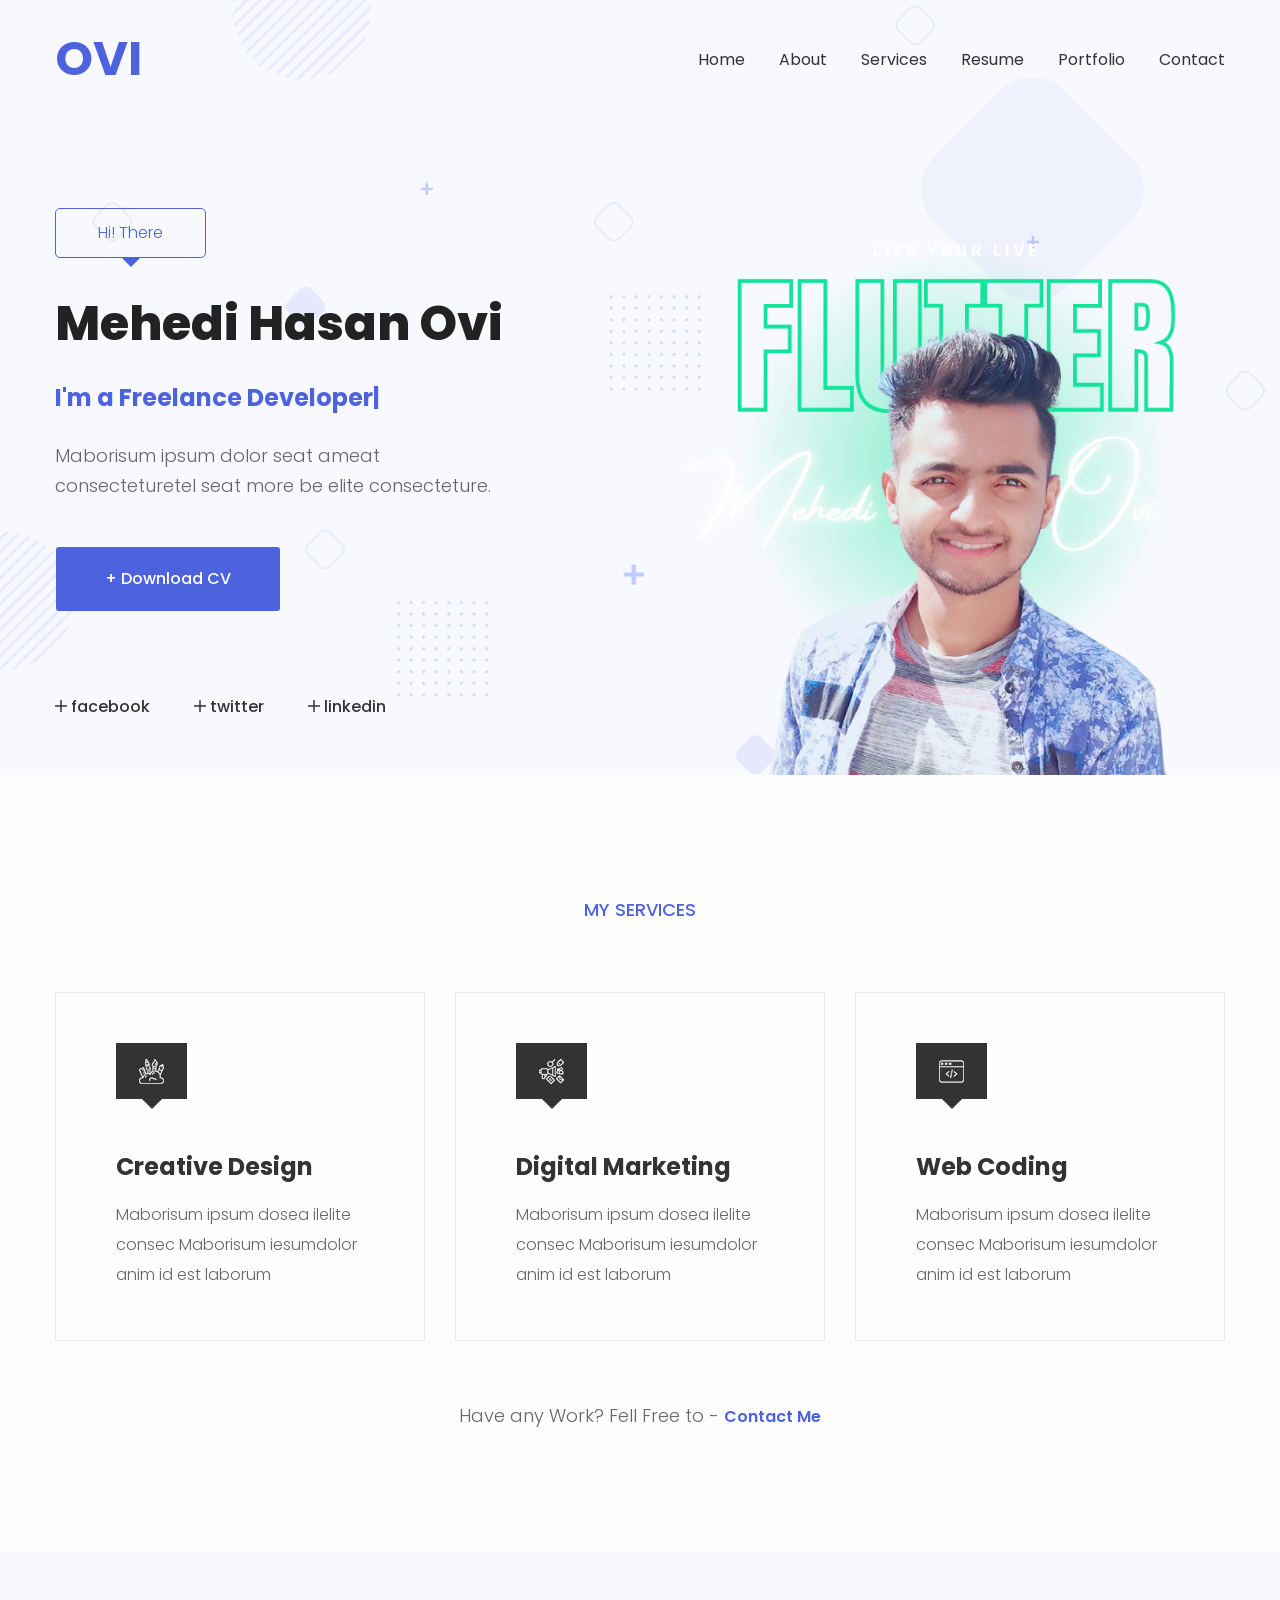
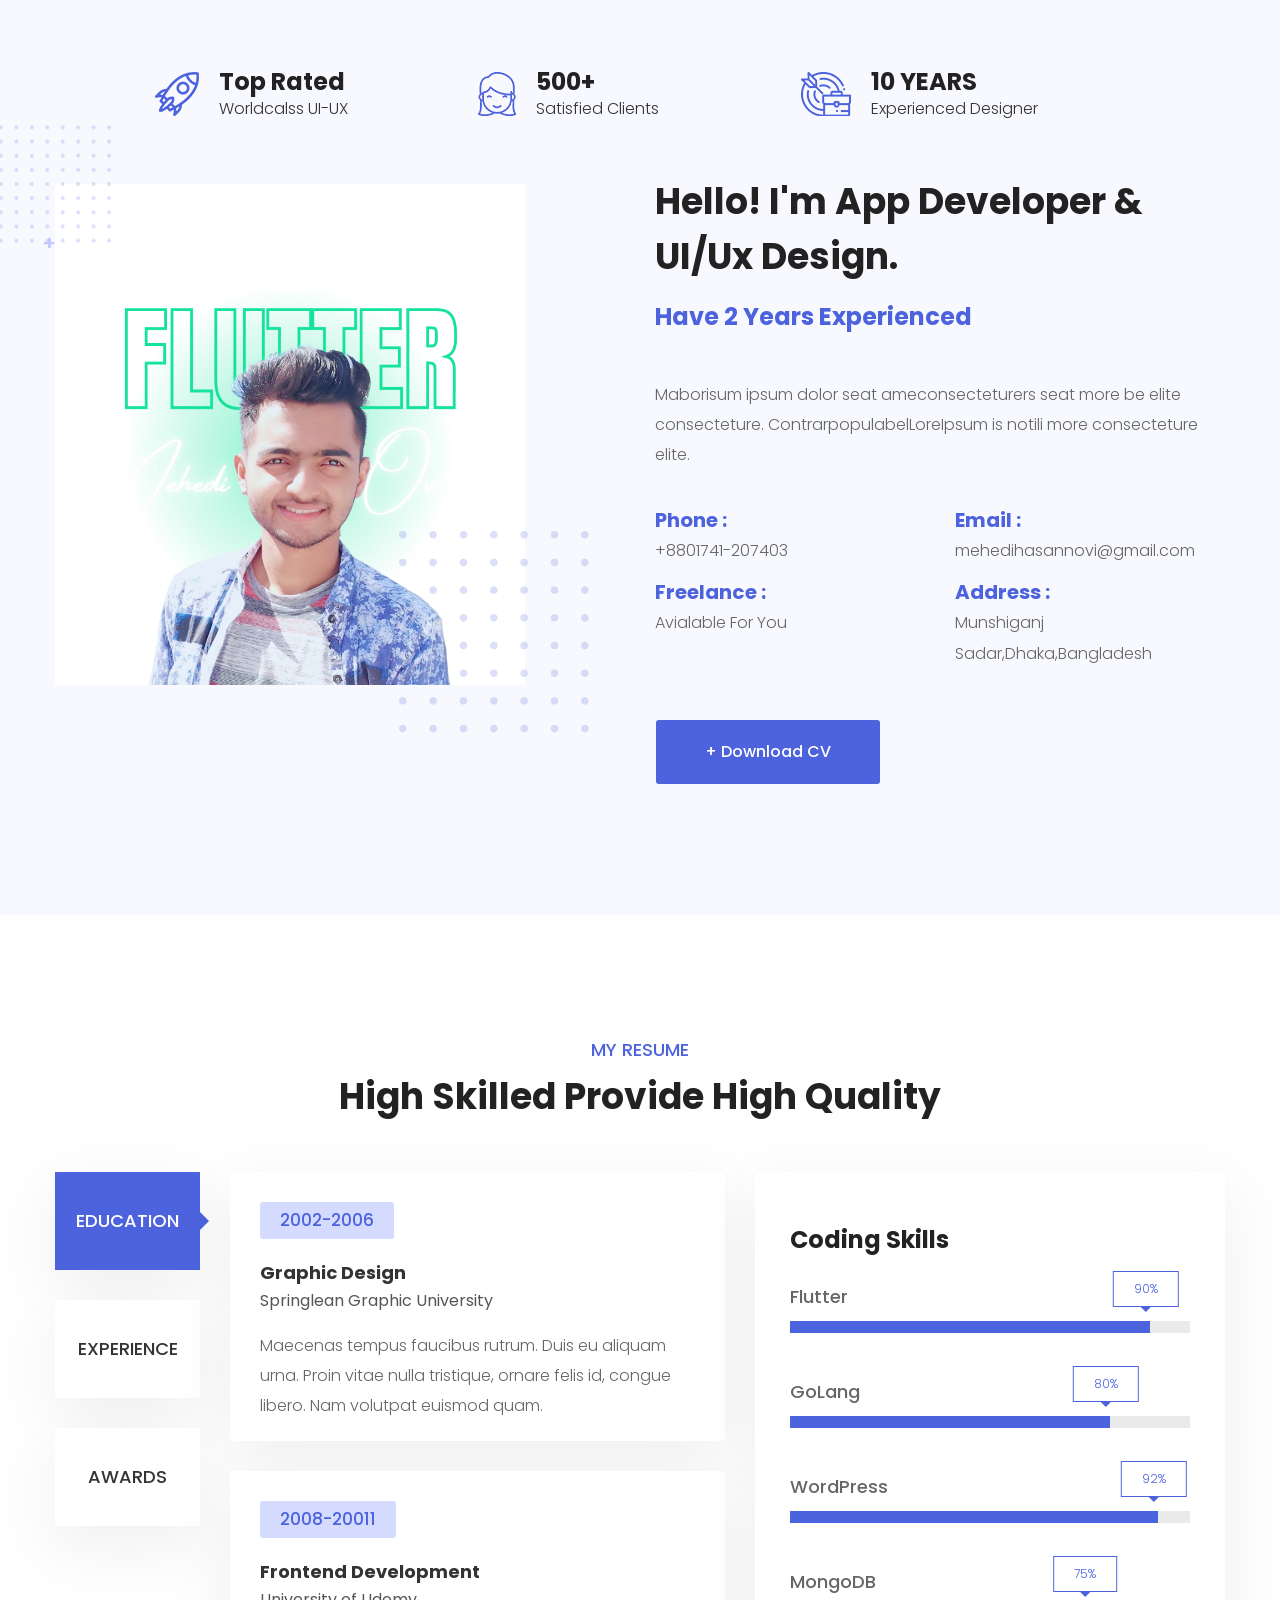
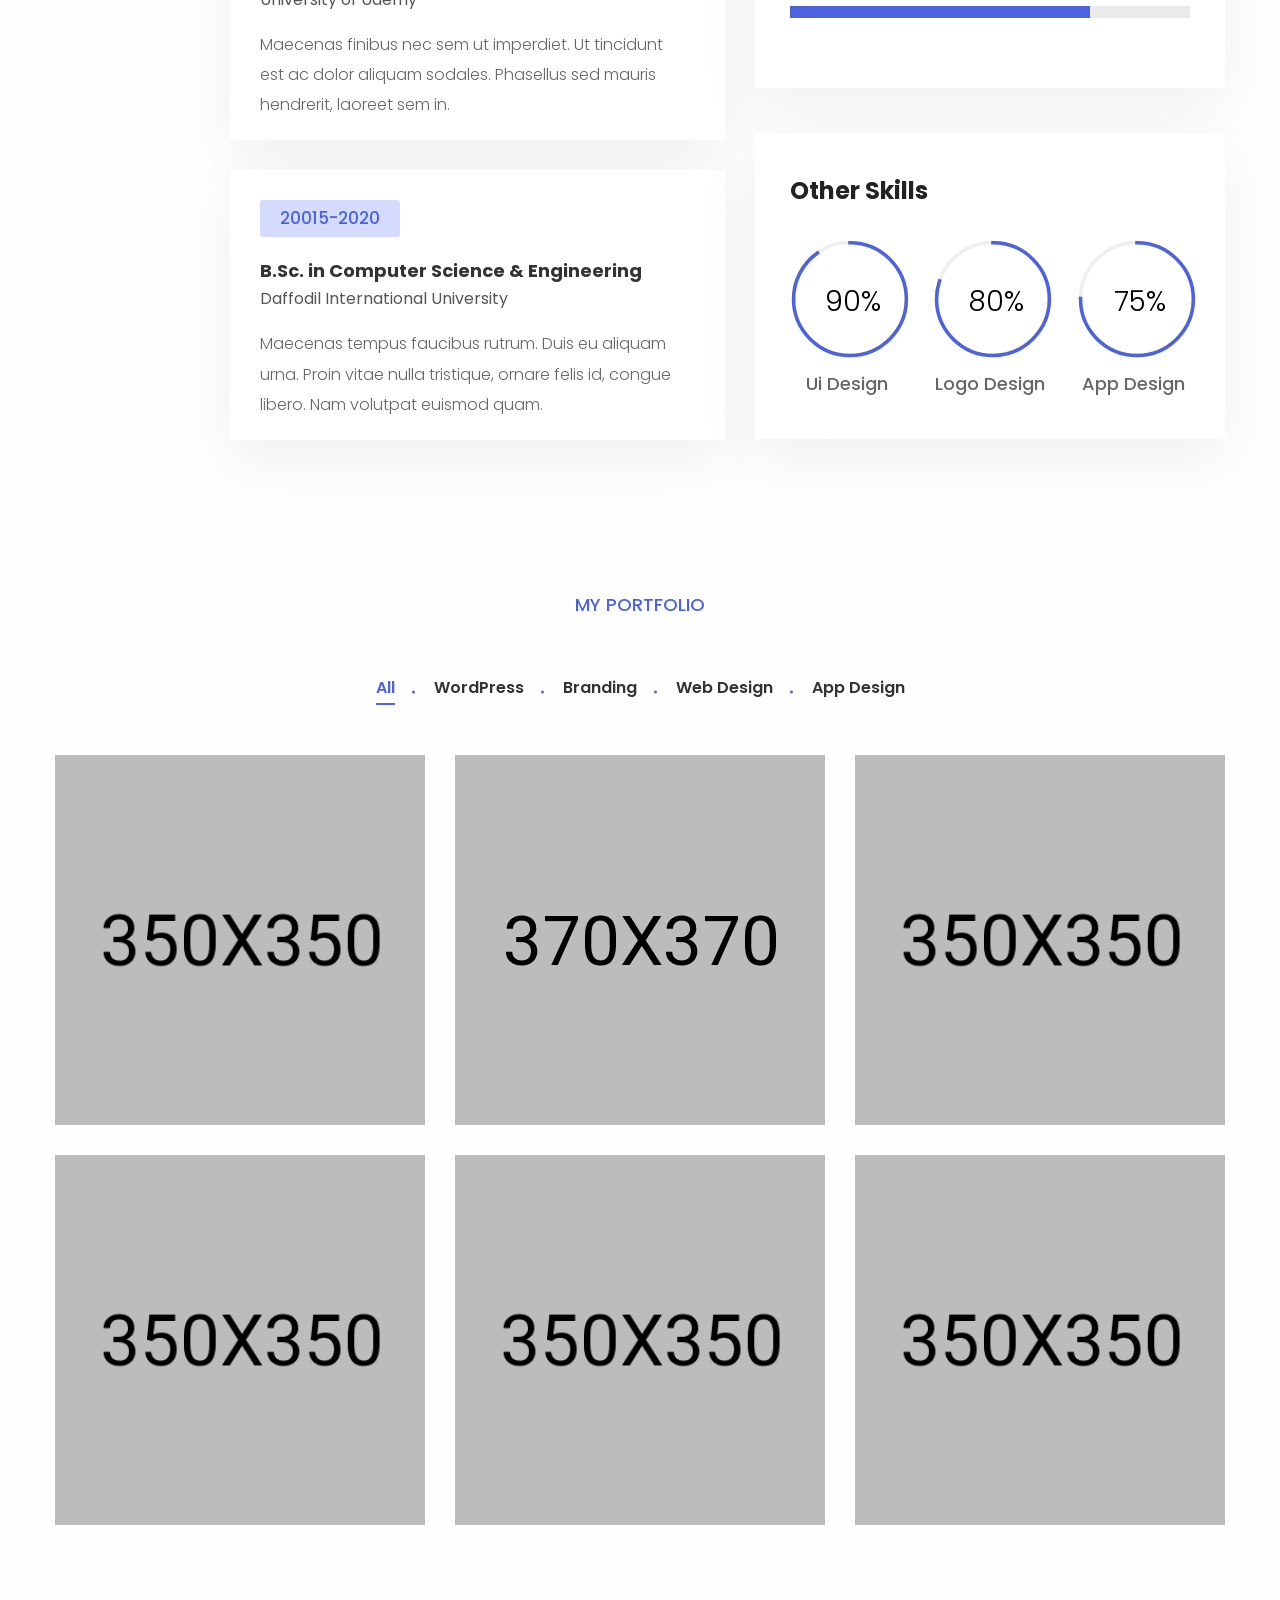
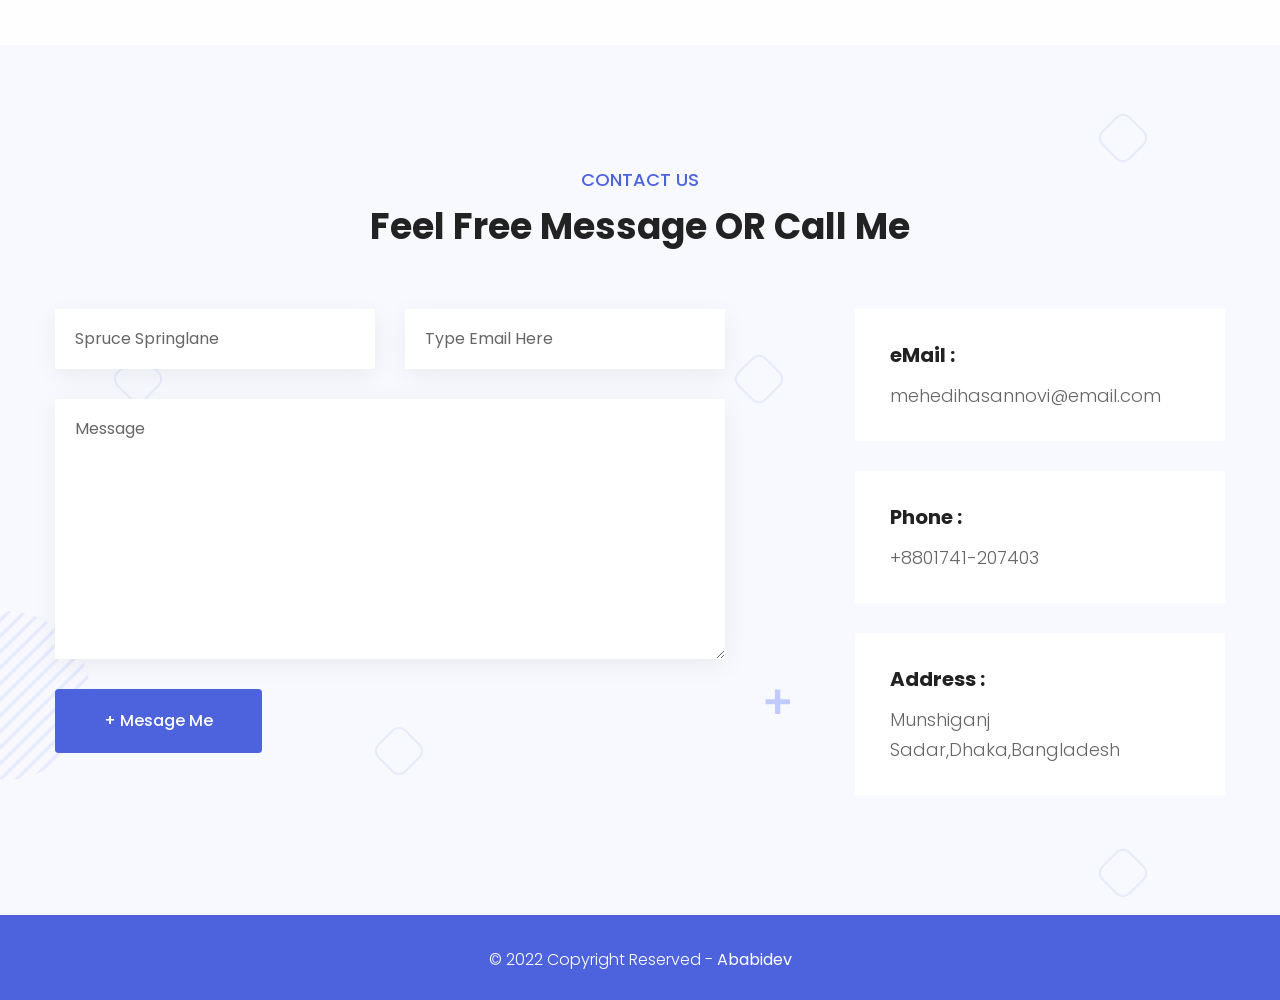
==== index.html @ 08b99fb2 "first commit" ====
<!DOCTYPE html>
<html lang="en">

<head>
    <!-- ========== Meta Tags ========== -->
    <meta charset="UTF-8">
    <meta http-equiv="X-UA-Compatible" content="IE=edge">
    <meta name="viewport" content="width=device-width, initial-scale=1.0">
    <meta name="author" content="Ababidev">
    <!-- ======== Page title ============ -->
    <title>Mehedi Hasan Ovi | Flutter Developer</title>
    <!-- ========== Favicon Icon ========== -->
    <link rel="shortcut icon" href="assets/img/profile.png">
    <!-- ===========  All Stylesheet ================= -->
    <!--  Icon css plugins -->
    <link rel="stylesheet" href="assets/css/icons.css">
    <!--  animate css plugins -->
    <link rel="stylesheet" href="assets/css/animate.css">
    <!--  magnific-popup css plugins -->
    <link rel="stylesheet" href="assets/css/magnific-popup.css">
    <!--  owl carosuel css plugins -->
    <link rel="stylesheet" href="assets/css/owl.carousel.min.css">
    <!-- metisMenu css file -->
    <link rel="stylesheet" href="assets/css/metismenu.css">
    <!-- progresscircle css file -->
    <link rel="stylesheet" href="assets/css/progresscircle.css">
    <!--  owl theme css plugins -->
    <link rel="stylesheet" href="assets/css/owl.theme.css">
    <!--  Bootstrap css plugins -->
    <link rel="stylesheet" href="assets/css/bootstrap.min.css">
    <!--  main style css file -->
    <link rel="stylesheet" href="assets/css/style.css">
    <!-- template main style css file -->
    <link rel="stylesheet" href="style.css">
    <!-- HTML5 Shim and Respond.js IE8 support of HTML5 elements and media queries -->
    <!-- WARNING: Respond.js doesn't work if you view the page via file:// -->
    <!--[if lt IE 9]>
    <script src="https://oss.maxcdn.com/libs/html5shiv/3.7.0/html5shiv.js"></script>
    <script src="https://oss.maxcdn.com/libs/respond.js/1.4.2/respond.min.js"></script>
    <![endif]-->
</head>

<body>

    <!-- preloader -->
    <div id="preloader" class="preloader">
        <div class="animation-preloader">
            <div class="Mehediovi"></div>
                <div class="txt-loading">
                    <span data-text-preloader="M" class="letters-loading">
                        M
                    </span>
                    <span data-text-preloader="E" class="letters-loading">
                        E
                    </span>
                    <span data-text-preloader="H" class="letters-loading">
                        H
                    </span>
                    <span data-text-preloader="E" class="letters-loading">
                        E
                    </span>
                    <span data-text-preloader="D" class="letters-loading">
                        D
                    </span>
                    <span data-text-preloader="I" class="letters-loading">
                        I
                    </span>
                </div>
            <p class="text-center">Loading</p>
        </div>
        <div class="loader">
            <div class="row">
                <div class="col-3 loader-section section-left">
                    <div class="bg"></div>
                </div>
                <div class="col-3 loader-section section-left">
                    <div class="bg"></div>
                </div>
                <div class="col-3 loader-section section-right">
                    <div class="bg"></div>
                </div>
                <div class="col-3 loader-section section-right">
                    <div class="bg"></div>
                </div>
            </div>
        </div>
    </div>

    <header class="header-section header-style-1">
        <div class="container">
            <div class="row align-items-center">
                <div class="col-lg-2 col-6">
                    <div class="logo">
                        <a href="index.html">Ovi</a>
                    </div>
                </div>
                <div class="col-lg-8 offset-lg-2 d-none d-lg-block text-right">
                    <div class="main-menu">
                        <ul>
                            <li><a href="#">Home</a>
                                
                            </li>
                            <li><a href="#about">About</a></li>
                            <li><a href="#services">services</a></li>
                            <li><a href="#resume">Resume</a></li>
                            <li><a href="#portfolio">Portfolio</a></li>
                            <!-- <li><a href="#blog">blog</a></li> -->
                            <li><a href="#contact">Contact</a></li>
                        </ul>
                    </div>
                </div>
                <div class="col-6 d-block d-lg-none">
                    <div class="menu-toggle text-right">
                        <div id="hamburger">
                            <span></span>
                            <span></span>
                            <span></span>
                        </div>
                    </div>
                    <!-- mobile menu - responisve menu  -->
                    <div class="mobile-nav">
                        <button type="button" class="close-nav">
                            <i class="fal fa-times-circle"></i>
                        </button>
                        <nav class="sidebar-nav">
                            <ul class="metismenu" id="mobile-menu">
                                <li>
                                    <li>
                                        <a href="#home">Homepage</a>
                                    </li>
                                   
                                </li>
                                <li>
                                    <a href="#about">about</a>
                                </li>
                                <li>
                                    <a href="#services">services</a>
                                </li>
                                <li>
                                    <a href="#portfolio">portfolio</a>
                                </li>
                                <!-- <li>
                                    <a href="#blog">blog</a>
                                </li> -->
                                <li>
                                    <a href="#contact">contact</a>
                                </li>
                            </ul>
                        </nav>

                        <a href="#" class="theme-btn mt-4">+ Download CV</a>
                    </div>
                </div>
            </div>
        </div>
    </header>

    <section class="hero-section hero-1" style="background-image: url('assets/img/hero_bg_element.png')">
        <div class="container">
            <div class="row align-items-center">
                <div class="col-lg-5 col-sm-12 text-center text-lg-left">
                    <div class="hero-content overflow-hidden">
                        <span class="hello-tooltip wow fadeInLeft" data-wow-duration="1s" data-wow-delay=".5s">Hi! There</span>
                        <h1 class="wow fadeInLeft" data-wow-duration="1.3s" data-wow-delay=".9s">Mehedi Hasan Ovi</h1>
                        <div class="typed">
                           <h3 class="wow fadeInLeft" data-wow-duration="1.5s" data-wow-delay="1.3s">I'm a <span class="profession"></span></h3>
                        </div>
                        <p class="wow fadeInLeft" data-wow-duration="1.5s" data-wow-delay="1.6s">Maborisum ipsum dolor seat ameat consecteturetel seat more be elite consecteture.</p>
                        <a href="#" class="theme-btn wow fadeInLeft" data-wow-duration="1.5s" data-wow-delay="1.9s">+ Download CV</a>

                        <div class="social-profile">
                            <a href="https://m.me/ababildevceo" class="wow fadeInLeft" data-wow-duration="1.2s" data-wow-delay="2.2s"><i class="fal fa-plus"></i>facebook</a>
                            <a href="https://twitter.com/_MehediOvi" class="wow fadeInLeft" data-wow-duration="1.2s" data-wow-delay="2.5s"><i class="fal fa-plus"></i>twitter</a>
                            <a href="https://www.linkedin.com/in/mehediovi/" class="wow fadeInLeft" data-wow-duration="1.2s" data-wow-delay="2.7s"><i class="fal fa-plus"></i>linkedin</a>
                        </div>
                    </div>
                </div>
                <div class="col-lg-6 offset-lg-1 col-sm-12 text-center overflow-hidden">
                    <div class="hero-profile-img wow fadeInUp" data-wow-duration="2s" data-wow-delay=".9s">
                        <img src="assets/img/profile.png" alt="Spruce" class="img-fluid">
                    </div>
                </div>
            </div>
        </div>
    </section>

    <!-- service section -->
    <section class="services-section section-padding" id="services">
        <div class="container">
            <div class="row">
                <div class="col-12 text-center col-lg-10 offset-lg-1">
                    <div class="section-title-one wow fadeInDown" data-wow-duration="1.2s">
                        <span>my services</span>
                        
                    </div>
                </div>
            </div>
            <div class="row">
                <div class="col-lg-4 col-md-6 col-sm-12">
                    <div class="single-service service-1 wow fadeInUp" data-wow-duration="1s" data-wow-delay=".2s">
                        <div class="icon">
                           <img src="assets/img/icons/creativity.png" alt="">
                        </div>
                        <h3>Creative Design</h3>
                        <p>Maborisum ipsum dosea ilelite consec Maborisum iesumdolor anim id est laborum</p>                        
                    </div>
                </div> <!-- /.single-service -->
                <div class="col-lg-4 col-md-6 col-sm-12">
                    <div class="single-service service-1 wow fadeInUp" data-wow-duration="1s" data-wow-delay=".5s">
                        <div class="icon">
                           <img src="assets/img/icons/seo.png" alt="">
                        </div>
                        <h3>Digital Marketing</h3>
                        <p>Maborisum ipsum dosea ilelite consec Maborisum iesumdolor anim id est laborum</p>                        
                    </div>
                </div> <!-- /.single-service -->
                <div class="col-lg-4 col-md-6 col-sm-12">
                    <div class="single-service service-1 wow fadeInUp" data-wow-duration="1s" data-wow-delay=".8s">
                        <div class="icon">
                            <img src="assets/img/icons/code.png" alt="">
                        </div>
                        <h3>Web Coding</h3>
                        <p>Maborisum ipsum dosea ilelite consec Maborisum iesumdolor anim id est laborum</p>                        
                    </div>
                </div> <!-- /.single-service -->
            </div>
            <div class="contact-promo text-center wow fadeInUp" data-wow-duration="1s" data-wow-delay=".9s">
                Have any Work? Fell Free to -  <a href="#contact">Contact Me</a>
            </div>
        </div>
    </section>
   
    <!-- about-me section -->
    <section class="about-section section-padding theme-bg-gray" id="about">
        <div class="container">
            <div class="row">
                <div class="col-12 col-lg-10 offset-lg-1 achivements-area">                    
                    <div class="single-achivement">
                        <div class="icon">
                           <img src="assets/img/icons/start-up.png" alt="">
                        </div>
                        <div class="achive-heading">
                            <h3>Top Rated</h3>
                            <span>Worldcalss UI-UX</span>
                        </div>
                    </div> <!-- single-achivement -->
                    <div class="single-achivement">
                        <div class="icon">
                           <img src="assets/img/icons/client.png" alt="">
                        </div>
                        <div class="achive-heading">
                            <h3>500+</h3>
                            <span>Satisfied Clients</span>
                        </div>
                    </div> <!-- single-achivement -->
                    <div class="single-achivement">
                        <div class="icon">
                           <img src="assets/img/icons/career.png" alt="">
                        </div>
                        <div class="achive-heading">
                            <h3>10 YEARS</h3>
                            <span>Experienced Designer</span>
                        </div>
                    </div> <!-- single-achivement -->                    
                </div>
            </div>

            <div class="row">
                <div class="col-lg-5 col-12 wow fadeInLeft" data-wow-duration="1.2s" data-wow-delay=".1s">
                     <div class="main-profile-img">
                        <img src="assets/img/profile.png" alt="profile image">
                       <span>+</span>
                       <div class="dots_animate"></div>
                    </div>
                </div>
                <div class="col-lg-6 offset-lg-1 col-12 wow fadeInRight" data-wow-duration="1.2s" data-wow-delay=".4s">
                    <div class="about-content">
                        <h1>Hello! I'm App Developer & UI/Ux Design.</h1>
                        <h3>Have 2 Years Experienced</h3>
                        <p>Maborisum ipsum dolor seat ameconsecteturers seat more be elite consecteture. ContrarpopulabelLoreIpsum is notili  more consecteture elite.</p>

                        <div class="row mt-4">
                            <div class="col-sm-6 col-12">
                                <div class="single-info">
                                    <h4>Phone :</h4>
                                    <p>+8801741-207403</p>
                                </div>
                                <div class="single-info">
                                    <h4>Freelance :</h4>
                                    <p>Avialable For You</p>
                                </div>
                            </div>
                            <div class="col-sm-6 col-12">
                                <div class="single-info">
                                    <h4>Email :</h4>
                                    <p>mehedihasannovi@gmail.com</p>
                                </div>
                                <div class="single-info">
                                    <h4>Address :</h4>
                                    <p>Munshiganj Sadar,Dhaka,Bangladesh</p>
                                </div>
                            </div>
                        </div>

                        <a href="https//:m.me/ababildevceo" class="theme-btn">+ Download CV</a>
                    </div>
                </div>
            </div>
        </div>
    </section>

    <section class="skills-experiance-resume section-padding" id="resume">
      <div class="container">
        <div class="row">
           <div class="col-12 text-center col-lg-10 offset-lg-1">
               <div class="section-title-one">
                   <span>My resume</span>
                   <h2>High Skilled Provide High Quality </h2>
               </div>
           </div>
        </div>

        <div class="row">
           <div class="col-lg-7 col-12">
                <div class="resume-timeline-wraper mt-5">
                    <div class="row">

                        <div class="col-sm-3">
                           <div class="nav flex-column nav-pills" id="v-pills-tab" role="tablist" aria-orientation="vertical">
                              <a class="nav-link active" id="v-pills-edu-tab" data-toggle="pill" href="#v-pills-edu" role="tab" aria-controls="v-pills-edu" aria-selected="true">Education</a>
                              <a class="nav-link" id="v-pills-job-tab" data-toggle="pill" href="#v-pills-job" role="tab" aria-controls="v-pills-job" aria-selected="false">Experience</a>
                              <a class="nav-link" id="v-pills-awards-tab" data-toggle="pill" href="#v-pills-awards" role="tab" aria-controls="v-pills-awards" aria-selected="false">Awards</a>
                           </div>
                        </div>

                        <div class="col-sm-9">
                           <div class="tab-content" id="v-pills-tabContent">
                              <div class="tab-pane fade show active" id="v-pills-edu" role="tabpanel" aria-labelledby="v-pills-edu-tab">
                                  <div class="single-resume-item">
                                      <div class="year">
                                          <span>2002-2006</span>
                                      </div>
                                      <h3>Graphic Design</h3>
                                      <h5>Springlean Graphic University</h5>
                                      <p>Maecenas tempus faucibus rutrum. Duis eu aliquam urna. Proin vitae nulla tristique, ornare felis id, congue libero. Nam volutpat euismod quam.</p>
                                  </div>
                                  <div class="single-resume-item">
                                      <div class="year">
                                          <span>2008-20011</span>
                                      </div>
                                      <h3>Frontend Development</h3>
                                      <h5>University of Udemy</h5>
                                      <p>Maecenas finibus nec sem ut imperdiet. Ut tincidunt est ac dolor aliquam sodales. Phasellus sed mauris hendrerit, laoreet sem in.</p>
                                  </div>
                                  <div class="single-resume-item">
                                      <div class="year">
                                          <span>20015-2020</span>
                                      </div>
                                      <h3>B.Sc. in Computer Science & Engineering</h3>
                                      <h5>Daffodil International University</h5>
                                      <p>Maecenas tempus faucibus rutrum. Duis eu aliquam urna. Proin vitae nulla tristique, ornare felis id, congue libero. Nam volutpat euismod quam.</p>
                                  </div>
                              </div>

                              <div class="tab-pane fade" id="v-pills-job" role="tabpanel" aria-labelledby="v-pills-job-tab">
                                <div class="single-resume-item">
                                    <div class="year">
                                        <span>2008-2011</span>
                                    </div>
                                    <h3>Junior Ui/Ux Designer</h3>
                                    <h5>ITTALKBD</h5>
                                    <p>Maecenas tempus faucibus rutrum. Duis eu aliquam urna. Proin vitae nulla tristique, ornare felis id, congue libero. Nam volutpat euismod quam.</p>
                                </div>
                                <div class="single-resume-item">
                                    <div class="year">
                                        <span>2014-2019</span>
                                    </div>
                                    <h3>WordPress Developer</h3>
                                    <h5>Fiveer</h5>
                                    <p>Maecenas tempus faucibus rutrum. Duis eu aliquam urna. Proin vitae nulla tristique, ornare felis id, congue libero. Nam volutpat euismod quam.</p>
                                </div>
                                <div class="single-resume-item">
                                    <div class="year">
                                        <span>2019-Current</span>
                                    </div>
                                    <h3>Full Stack Developer</h3>
                                    <h5>KeenDevs</h5>
                                    <p>Maecenas tempus faucibus rutrum. Duis eu aliquam urna. Proin vitae nulla tristique, ornare felis id, congue libero. Nam volutpat euismod quam.</p>
                                </div>
                              </div>

                              <div class="tab-pane fade" id="v-pills-awards" role="tabpanel" aria-labelledby="v-pills-awards-tab">
                                <div class="single-resume-item">
                                    <div class="year">
                                        <span>2015</span>
                                    </div>
                                    <h3>Best UI Designer</h3>
                                    <h5>Google Awarads - 2015</h5>
                                    <p>Maecenas tempus faucibus rutrum. Duis eu aliquam urna. Proin vitae nulla tristique, ornare felis id, congue libero. Nam volutpat euismod quam.</p>
                                </div>
                                <div class="single-resume-item">
                                    <div class="year">
                                        <span>2017</span>
                                    </div>
                                    <h3>Best Online Freelancer</h3>
                                    <h5>SOFTTECH IT Awarads - 2017</h5>
                                    <p>Maecenas tempus faucibus rutrum. Duis eu aliquam urna. Proin vitae nulla tristique, ornare felis id, congue libero. Nam volutpat euismod quam.</p>
                                </div>
                                <div class="single-resume-item">
                                    <div class="year">
                                        <span>2020</span>
                                    </div>
                                    <h3>Product Dev Awarads</h3>
                                    <h5>Basic IT Awarads - 2020</h5>
                                    <p>Maecenas tempus faucibus rutrum. Duis eu aliquam urna. Proin vitae nulla tristique, ornare felis id, congue libero. Nam volutpat euismod quam.</p>
                                </div>
                              </div>
                           </div>
                        </div>
                     </div>

                </div>
           </div>
           <div class="col-lg-5 col-12">
              <div class="programming-skill mt-5">
                 <h3>Coding Skills</h3>

                 <div class="single-progress-bar">
                  <p>Flutter</p>
                   <div class="progress-bar barfiller" id='bar1'>                      
                     <div class="tipWrap wow fadeInLeft" data-wow-duration="2s" data-wow-delay=".2s">
                        <span class="tip">90%</span>
                     </div>
                     <span class="fill wow fadeInLeft" data-wow-duration="2s" data-wow-delay=".2s" data-percentage="90"></span>
                   </div>
                 </div>
                 
                 <div class="single-progress-bar">
                  <p>GoLang</p>
                   <div class="barfiller progress-bar" id='bar2'>                      
                     <div class="tipWrap wow fadeInLeft" data-wow-duration="2s" data-wow-delay=".4s">
                        <span class="tip">80%</span>
                     </div>
                     <span class="fill wow fadeInLeft" data-wow-duration="2s" data-wow-delay=".4s" data-percentage="80"></span>
                   </div>
                 </div>

                 <div class="single-progress-bar">
                  <p>WordPress</p>
                   <div class="barfiller progress-bar" id='bar3'>                      
                     <div class="tipWrap wow fadeInLeft" data-wow-duration="2s" data-wow-delay=".6s">
                        <span class="tip">92%</span>
                     </div>
                     <span class="fill wow fadeInLeft" data-wow-duration="2s" data-wow-delay=".6s" data-percentage="92"></span>
                   </div>
                 </div>

                 <div class="single-progress-bar">
                  <p>MongoDB</p>
                   <div class="barfiller progress-bar" id='bar4'>                      
                     <div class="tipWrap wow fadeInLeft" data-wow-duration="2s" data-wow-delay=".8s">
                        <span class="tip">75%</span>
                     </div>
                     <span class="fill wow fadeInLeft" data-wow-duration="2s" data-wow-delay=".8s" data-percentage="75"></span>
                   </div>
                 </div>
              </div>

              <div class="design-skills mt-45">
                <h3>Other Skills</h3>
                <div class="row">
                    <div class="single-design-skill text-center col-sm-4 col-12">
                        <div class="circlechart" data-percentage="90"></div>
                        <p>Ui Design</p>
                    </div>
                    <div class="single-design-skill text-center col-sm-4 col-12">
                        <div class="circlechart" data-percentage="80"></div>
                        <p>Logo Design</p>
                    </div>
                    <div class="single-design-skill text-center col-sm-4 col-12">
                        <div class="circlechart" data-percentage="75"></div>
                        <p>App Design</p>
                    </div>
                </div>
              </div>
           </div>
        </div>
      </div>
   </section>

    <section class="portfolio-showcase section-padding pt-0" id="portfolio">
       <div class="container">
         <div class="row">
            <div class="col-12 text-center col-lg-10 offset-lg-1">
                <div class="section-title-one">
                    <span>My portfolio</span>
                    
                </div>
            </div>
         </div>

         <div class="row">
            <div class="col-md-12 text-center">
                <div class="portfolio-filter mt-4 mt-sm-5">
                    <button data-filter="*" class="active">All</button>
                    <button data-filter=".wordpress">WordPress</button>
                    <button data-filter=".branding">Branding</button>
                    <button data-filter=".website">Web Design</button>
                    <button data-filter=".app">App Design</button>
                </div>
            </div>
        </div>
        <div class="row grid p-0">
            <div class="col-lg-4 col-md-6 col-12 grid-item branding">
                <div class="single-portfolio-item">
                    <a href="assets/img/portfolio/1.jpg" class="popup-gallery">
                        <img class="img-fluid" src="assets/img/portfolio/1.jpg" alt="">
                        <span class="zoom-icon">+</span>
                    </a>
                </div>
            </div>
            <div class="col-lg-4 col-md-6 col-12 grid-item wordpress website app">
                <div class="single-portfolio-item">
                    <a href="assets/img/portfolio/web1.jpg" class="popup-gallery">
                        <img class="img-fluid" src="assets/img/portfolio/web1.jpg" alt="">
                        <span class="zoom-icon">+</span>
                    </a>
                </div>
            </div>
            <div class="col-lg-4 col-md-6 col-12 grid-item branding">
                <div class="single-portfolio-item">
                    <a href="assets/img/portfolio/4.jpg" class="popup-gallery">
                        <img class="img-fluid" src="assets/img/portfolio/4.jpg" alt="">
                        <span class="zoom-icon">+</span>
                    </a>
                </div>
            </div>
            <div class="col-lg-4 col-md-6 col-12 grid-item branding app">
                <div class="single-portfolio-item">
                    <a href="assets/img/portfolio/5.jpg" class="popup-gallery">
                        <img class="img-fluid" src="assets/img/portfolio/5.jpg" alt="">
                        <span class="zoom-icon">+</span>
                    </a>
                </div>
            </div>            
            <div class="col-lg-4 col-md-6 col-12 grid-item wordpress">
                <div class="single-portfolio-item">
                    <a href="assets/img/portfolio/6.jpg" class="popup-gallery">
                        <img class="img-fluid" src="assets/img/portfolio/6.jpg" alt="">
                        <span class="zoom-icon">+</span>
                    </a>
                </div>
            </div>
            <div class="col-lg-4 col-md-6 col-12 grid-item wordpress website">
               <div class="single-portfolio-item">
                   <a href="assets/img/portfolio/web2.jpg" class="popup-gallery">
                       <img class="img-fluid" src="assets/img/portfolio/web2.jpg" alt="">
                       <span class="zoom-icon">+</span>
                   </a>
               </div>
           </div>
         </div>
       </div>
    </section>

    <!-- testimonial section
    <section id="testimonial" class="testimonial-section section-padding theme-bg-gray" style="background-image: url('assets/img/testimonial_bg.png');">
        <div class="container">
            <div class="row">                
                <div class="col-12">
                    <div class="testimonial-carousel-active text-center owl-carousel owl-theme">
                        <div class="single-testimonial-box">
                           <div class="client-img" style="background-image: url('assets/img/client1.png');"></div>
                            <div class="client-info">
                                <h3>Rachel Dowson</h3>
                                <span>Creative Arts</span>
                            </div>
                            <p>Maborisum ipsum dolor seat ameat consecteturerslmore be elite consec.</p>
                        </div>
                        <div class="single-testimonial-box">
                           <div class="client-img" style="background-image: url('assets/img/profile.png');"></div>
                            <div class="client-info">
                                <h3>Salman Ahmed</h3>
                                <span>React Developer</span>
                            </div>
                            <p>Maborisum ipsum dolor seat ameat consecteturerslmore be elite consec.</p>
                        </div>
                        <div class="single-testimonial-box">
                           <div class="client-img" style="background-image: url('assets/img/client2.png');"></div>
                            <div class="client-info">
                                <h3>Isabella Dowson</h3>
                                <span>CEO of WPLand</span>
                            </div>
                            <p>Maborisum ipsum dolor seat ameat consecteturerslmore be elite consec.</p>
                        </div>
                        <div class="single-testimonial-box">
                           <div class="client-img" style="background-image: url('assets/img/client1.png');"></div>
                            <div class="client-info">
                                <h3>Rachel Dowson</h3>
                                <span>Creative Arts</span>
                            </div>
                            <p>Maborisum ipsum dolor seat ameat consecteturerslmore be elite consec.</p>
                        </div>
                        <div class="single-testimonial-box">
                           <div class="client-img" style="background-image: url('assets/img/profile.png');"></div>
                            <div class="client-info">
                                <h3>Salman Ahmed</h3>
                                <span>React Developer</span>
                            </div>
                            <p>Maborisum ipsum dolor seat ameat consecteturerslmore be elite consec.</p>
                        </div>
                        <div class="single-testimonial-box">
                           <div class="client-img" style="background-image: url('assets/img/client2.png');"></div>
                            <div class="client-info">
                                <h3>Isabella Dowson</h3>
                                <span>CEO of WPLand</span>
                            </div>
                            <p>Maborisum ipsum dolor seat ameat consecteturerslmore be elite consec.</p>
                        </div>
                        <div class="single-testimonial-box">
                           <div class="client-img" style="background-image: url('assets/img/client1.png');"></div>
                            <div class="client-info">
                                <h3>Rachel Dowson</h3>
                                <span>Creative Arts</span>
                            </div>
                            <p>Maborisum ipsum dolor seat ameat consecteturerslmore be elite consec.</p>
                        </div>
                        <div class="single-testimonial-box">
                           <div class="client-img" style="background-image: url('assets/img/profile.png');"></div>
                            <div class="client-info">
                                <h3>Salman Ahmed</h3>
                                <span>React Developer</span>
                            </div>
                            <p>Maborisum ipsum dolor seat ameat consecteturerslmore be elite consec.</p>
                        </div>
                        <div class="single-testimonial-box">
                           <div class="client-img" style="background-image: url('assets/img/client2.png');"></div>
                            <div class="client-info">
                                <h3>Isabella Dowson</h3>
                                <span>CEO of WPLand</span>
                            </div>
                            <p>Maborisum ipsum dolor seat ameat consecteturerslmore be elite consec.</p>
                        </div>
                    </div>
                </div>                
            </div>
        </div>
    </section> -->

    

    <!-- blog section -->
    <section id="contact" class="contact-section section-padding theme-bg-gray" style="background-image: url('assets/img/testimonial_bg.png');">
        <div class="container">
            <div class="row">
                <div class="col-12 text-center col-lg-10 offset-lg-1">
                    <div class="section-title-one">
                        <span>Contact us</span>
                        <h2>Feel Free Message OR Call Me</h2>
                    </div>
                </div>
            </div>
            <div class="row">
                <div class="col-12 col-lg-7">
                    <div class="contact-form-wraper">
                        <form action="mail.php" id="contact-form" method="POST" class="row">
                            <div class="col-md-6 col-12">
                                <div class="single-input">
                                    <input type="text" name="name" id="name" placeholder="Spruce Springlane">
                                </div>
                            </div>
                            <div class="col-md-6 col-12">
                                <div class="single-input">
                                    <input type="email" name="email" id="email" placeholder="Type Email Here">
                                </div>
                            </div>
                            <div class="col-md-12 col-12">
                                <div class="single-input">
                                    <textarea placeholder="Message" name="message" id="message"></textarea>
                                </div>
                            </div>
                            <div class="col-12">
                                <button class="theme-btn">+ Mesage Me</button>
                            </div>
                        </form>
                    </div>
                </div> <!-- col-12 col-lg-8 -->
                <div class="col-lg-4 col-12 offset-lg-1">
                    <div class="contact-info">
                        <div class="single-info">
                            <h4>eMail :</h4>
                            <span>mehedihasannovi@email.com</span>
                        </div>
                        <div class="single-info">
                            <h4>Phone :</h4>
                            <span>+8801741-207403</span>
                        </div>
                        <div class="single-info">
                            <h4>Address :</h4>
                            <span>Munshiganj Sadar,Dhaka,Bangladesh</span>
                        </div>
                    </div>
                </div><!-- col-lg-4 col-12 -->
            </div>          
        </div>
    </section>

    <footer class="footer-one text-white">
        <div class="container">
            <div class="row">
                <div class="col-12 text-center">
                    &copy; 2022 Copyright Reserved - <a href="https://www.linkedin.com/company/ababildev">Ababidev</a>
                </div>
            </div>
        </div>
    </footer>

    <!--  ALl JS Plugins
    ====================================== -->
    <script src="assets/js/jquery-1.12.4.min.js"></script>
    <script src="assets/js/modernizr-3.7.1.min.js"></script>
    <script src="assets/js/jquery.easing.1.3.js"></script>
    <script src="assets/js/popper.min.js"></script>
    <script src="assets/js/bootstrap.min.js"></script>
    <script src="assets/js/isotope.pkgd.min.js"></script>
    <script src="assets/js/imageload.min.js"></script>
    <script src="assets/js/scrollUp.min.js"></script>
    <script src="assets/js/owl.carousel.min.js"></script>
    <script src="assets/js/magnific-popup.min.js"></script>
    <script src="assets/js/waypoint.js"></script>
    <script src="assets/js/counterup.min.js"></script>
    <script src="assets/js/typed.min.js"></script>
    <script src="assets/js/metismenu.js"></script>
    <script src="assets/js/wow.min.js"></script>
    <script src="assets/js/progresscircle.js"></script>
    <script src="assets/js/barfiller.js"></script>
    <script src="assets/js/ajax-mail.js"></script>
    <script>
    let typed = new Typed('.profession', {
        strings: ["Freelance Developer","Flutter Developer", "UI Designer", "GoLang Developer"],
        typeSpeed: 80,
        loop: true,
        startDelay: 200,
        backSpeed: 50,
    });
    </script>
    <script src="assets/js/active.js"></script>
</body>

</html>
---- assets/css/metismenu.css ----
/*
 * metismenu - v2.7.2
 * A jQuery menu plugin
 * https://github.com/onokumus/metismenu#readme
 *
 * Made by Osman Nuri Okumus <onokumus@gmail.com> (https://github.com/onokumus)
 * Under MIT License
 */

.metismenu .arrow {
  float: right;
  line-height: 1.42857;
}
*[dir="rtl"] .metismenu .arrow {
  float: left;
}

/*
 * Require Bootstrap 3.x
 * https://github.com/twbs/bootstrap
*/

.metismenu .glyphicon.arrow:before {
  content: "\e079";
}
.metismenu .active > a > .glyphicon.arrow:before {
  content: "\e114";
}

/*
 * Require Font-Awesome
 * http://fortawesome.github.io/Font-Awesome/
*/

.metismenu .fa.arrow:before {
  content: "\f104";
}
.metismenu .active > a > .fa.arrow:before {
  content: "\f107";
}

/*
 * Require Ionicons
 * http://ionicons.com/
*/

.metismenu .ion.arrow:before {
  content: "\f3d2"
}
.metismenu .active > a > .ion.arrow:before {
  content: "\f3d0";
}
.metismenu .plus-times {
  float: right;
}
*[dir="rtl"] .metismenu .plus-times {
  float: left;
}
.metismenu .fa.plus-times:before {
  content: "\f067";
}
.metismenu .active > a > .fa.plus-times {
  -webkit-transform: rotate(45deg);
      -ms-transform: rotate(45deg);
       -o-transform: rotate(45deg);
          transform: rotate(45deg);
}
.metismenu .plus-minus {
  float: right;
}
*[dir="rtl"] .metismenu .plus-minus {
  float: left;
}
.metismenu .fa.plus-minus:before {
  content: "\f067";
}
.metismenu .active > a > .fa.plus-minus:before {
  content: "\f068";
}
.metismenu .collapse {
  display: none;
}
.metismenu .collapse.in {
  display: block;
}
.metismenu .collapsing {
  position: relative;
  height: 0;
  overflow: hidden;
  -webkit-transition-timing-function: ease;
       -o-transition-timing-function: ease;
          transition-timing-function: ease;
  -webkit-transition-duration: .35s;
       -o-transition-duration: .35s;
          transition-duration: .35s;
  -webkit-transition-property: height, visibility;
  -o-transition-property: height, visibility;
  transition-property: height, visibility;
}

.metismenu .has-arrow {
  position: relative;
}

.metismenu .has-arrow::after {
  position: absolute;
  content: '';
  width: .5em;
  height: .5em;
  border-width: 1px 0 0 1px;
  border-style: solid;
  border-color: initial;
  right: 1em;
  -webkit-transform: rotate(-45deg) translate(0, -50%);
      -ms-transform: rotate(-45deg) translate(0, -50%);
       -o-transform: rotate(-45deg) translate(0, -50%);
          transform: rotate(-45deg) translate(0, -50%);
  -webkit-transform-origin: top;
      -ms-transform-origin: top;
       -o-transform-origin: top;
          transform-origin: top;
  top: 50%;
  -webkit-transition: all .3s ease-out;
  -o-transition: all .3s ease-out;
  transition: all .3s ease-out;
}

*[dir="rtl"] .metismenu .has-arrow::after {
  right: auto;
  left: 1em;
  -webkit-transform: rotate(135deg) translate(0, -50%);
      -ms-transform: rotate(135deg) translate(0, -50%);
       -o-transform: rotate(135deg) translate(0, -50%);
          transform: rotate(135deg) translate(0, -50%);
}

.metismenu .active > .has-arrow::after,
.metismenu .has-arrow[aria-expanded="true"]::after {
  -webkit-transform: rotate(-135deg) translate(0, -50%);
      -ms-transform: rotate(-135deg) translate(0, -50%);
       -o-transform: rotate(-135deg) translate(0, -50%);
          transform: rotate(-135deg) translate(0, -50%);
}
---- assets/css/progresscircle.css ----
/**
 * Inspiration for this project found at:
 * https://markus.oberlehner.net/blog/pure-css-animated-svg-circle-chart
 * 1. The `reverse` animation direction plays the animation backwards
 *    which makes it start at the stroke offset 100 which means displaying
 *    no stroke at all and animating it to the value defined in the SVG
 *    via the inline `stroke-dashoffset` attribute.
 * 2. Rotate by -90 degree to make the starting point of the
 *    stroke the top of the circle.
 * 3. Using CSS transforms on SVG elements is not supported by Internet Explorer
 *    and Edge, use the transform attribute directly on the SVG element as a
 * .  workaround.
 */

.circle-chart {
  width: 150px;
  height: 150px;
}

.circle-chart__circle {
  stroke: #00acc1;
  stroke-width: 2;
  stroke-linecap: square;
  fill: none;
  animation: circle-chart-fill 2s reverse; /* 1 */ 
  transform: rotate(-90deg); /* 2, 3 */
  transform-origin: center; /* 4 */
}

/**
 * 1. Rotate by -90 degree to make the starting point of the
 *    stroke the top of the circle.
 * 2. Scaling mirrors the circle to make the stroke move right
 *    to mark a positive chart value.
 * 3. Using CSS transforms on SVG elements is not supported by Internet Explorer
 *    and Edge, use the transform attribute directly on the SVG element as a
 * .  workaround.
 */

.circle-chart__circle--negative {
  transform: rotate(-90deg) scale(1,-1); /* 1, 2, 3 */
}

.circle-chart__background {
  stroke: #efefef;
  stroke-width: 2;
  fill: none; 
}

.circle-chart__info {
  animation: circle-chart-appear 2s forwards;
  opacity: 0;
  transform: translateY(0.3em);
}

.circle-chart__percent {
  alignment-baseline: central;
  text-anchor: middle;
  font-size: 8px;
}

.circle-chart__subline {
    alignment-baseline: central;
    text-anchor: middle;
    font-size: 3px;
}

.success-stroke {
  stroke: #00C851;
}

.warning-stroke {
  stroke: #ffbb33;
}

.danger-stroke {
  stroke: #ff4444;
}

@keyframes circle-chart-fill {
  to { stroke-dasharray: 0 100; }
}

@keyframes circle-chart-appear {
  to {
    opacity: 1;
    transform: translateY(0);
  }
}
---- assets/css/style.css ----
/*
Template: Spure - Creative Portfolio HTML Template
Author: Modina Theme
Author URI: https://salmancreation.com/
Description: Creative Portfolio HTML Template
Version: 1.0
*/
/*
=================================
|***    Table of contents:   ***|
=================================

1. General styles
2. Typography
3. Helpers
4. Preloader
5. Go up button
6. Header and navigation
7. Welcome Hero Section
8. About us
9. Service
10. Fun facts
11. Testimonial
12. Blog

*/
@import url("https://fonts.googleapis.com/css?family=Poppins:100,300,300i,400,400i,500,600,700,700i,800,900&display=swap");
* {
  -webkit-box-sizing: border-box;
          box-sizing: border-box;
  margin: 0;
  padding: 0;
}

html {
  max-width: 100%;
  overflow-x: hidden;
}

body,
html {
  height: 100%;
}

html {
  scroll-behavior: smooth;
}

html, body, div, span, img,
ol, ul, li, a, p, h1, h2, h3,
h4, h5, h6, option, legend, label,
table, th, td, tr, article, aside,
caption, figure, footer, header, hgroup,
mark, nav, section, time, audio, video {
  margin: 0;
  padding: 0;
  border: 0;
  outline: 0;
}

img {
  max-width: 100%;
}

a:hover, a:focus, a:active {
  text-decoration: none;
  outline: none !important;
  border: 0;
}

input:focus {
  outline: none;
}

input::-moz-focus-inner {
  border: 0;
  display: none;
}

input::-webkit-focus-inner {
  border: 0;
  display: none;
}

input:-webkit-autofill,
input:-webkit-autofill:hover,
input:-webkit-autofill:focus {
  -webkit-box-shadow: 0 0 0px 1000px white inset !important;
}

input:focus, textarea:focus, select:focus {
  outline: none;
}

::-webkit-input-placeholder {
  color: #666;
  opacity: 1;
  /* Firefox */
}

:-ms-input-placeholder {
  color: #666;
  opacity: 1;
  /* Firefox */
}

::-ms-input-placeholder {
  color: #666;
  opacity: 1;
  /* Firefox */
}

::placeholder {
  color: #666;
  opacity: 1;
  /* Firefox */
}

:-ms-input-placeholder {
  /* Internet Explorer 10-11 */
  color: #666;
}

::-ms-input-placeholder {
  /* Microsoft Edge */
  color: #666;
}

table {
  border-collapse: collapse;
}

html {
  margin: 0;
  padding: 0;
  width: 100%;
  height: 100%;
  overflow-y: scroll;
}

ul, li {
  margin: 0;
  padding: 0;
}

figure {
  margin: 0px;
}

form {
  position: relative;
}

.form-control:focus {
  outline: none !important;
  border: none !important;
  -webkit-box-shadow: 0 0 0;
          box-shadow: 0 0 0;
}

h1 a, h2 a, h3 a, h4 a, h5 a, h6 a {
  font-size: inherit;
  color: inherit;
}

h1:hover a, h2:hover a, h3:hover a, h4:hover a, h5:hover a, h6:hover a {
  font-size: inherit;
  color: inherit;
}

hr {
  margin: 0;
  padding: 0;
  border-color: #000;
}

ul {
  padding: 0;
  margin: 0;
  list-style-type: none;
}

li {
  list-style: none;
}

a:hover, a:focus,
button:hover,
button:focus {
  outline: 0;
  text-decoration: none;
}

/* ------------------------------------------------------------------
    Template All Variables Defined - Value Change with Your's Need
 -------------------------------------------------------------------- */
.section-padding {
  padding: 130px 0px;
}

@media (max-width: 1400px) {
  .section-padding {
    padding: 120px 0px;
  }
}

@media (max-width: 991px) {
  .section-padding {
    padding: 100px 0px;
  }
}

@media (max-width: 767px) {
  .section-padding {
    padding: 80px 0px;
  }
}

.theme-bg-gray {
  background-color: #f8f9fe;
}

.section-padding-two {
  padding: 140px 0px;
}

@media (max-width: 1400px) {
  .section-padding-two {
    padding: 120px 0px;
  }
}

@media (max-width: 991px) {
  .section-padding-two {
    padding: 100px 0px;
  }
}

@media (max-width: 767px) {
  .section-padding-two {
    padding: 80px 0px;
  }
}

.section-title-one span {
  font-weight: 500;
  color: #4d63dd;
  font-size: 18px;
  text-transform: uppercase;
  display: inline-block;
  margin-bottom: 5px;
}

@media (max-width: 767px) {
  .section-title-one span {
    font-size: 15px;
  }
}

.section-title-one h2 {
  font-size: 36px;
  line-height: 54px;
}

@media (max-width: 767px) {
  .section-title-one h2 {
    font-size: 26px;
    line-height: 36px;
  }
}

.section-title-two.text_left h2::before {
  left: 0;
  -webkit-transform: translate(0);
          transform: translate(0);
}

.section-title-two h2 {
  position: relative;
  padding-bottom: 10px;
  display: inline-block;
  margin-bottom: 20px;
}

.section-title-two h2::before {
  position: absolute;
  left: 50%;
  bottom: 0px;
  background-color: #4d63dd;
  content: "";
  width: 50px;
  height: 1px;
  -webkit-transform: translateX(-50%);
          transform: translateX(-50%);
}

/* --------------------------------------------
    Template Defualt Fonts & Fonts Styles
 ---------------------------------------------- */
body {
  font-family: "Poppins", sans-serif;
  font-size: 1rem;
  font-weight: 300;
  line-height: 1.88rem;
  color: #666666;
  background-color: #fefefe;
}

h1,
h2,
h3,
h4,
h5,
h6 {
  font-family: "Poppins", sans-serif;
  margin: 0px;
  font-weight: 700;
  color: #222222;
}

h1 {
  font-size: 3rem;
  line-height: 3.75rem;
}

h1.fs-lg {
  font-size: 3.25rem;
  line-height: 4.125rem;
}

h2 {
  font-size: 1.88rem;
  line-height: 2.25rem;
}

h3 {
  font-size: 1.5rem;
  line-height: 2.25rem;
}

h4 {
  font-size: 1.25rem;
  line-height: 2rem;
}

h5 {
  font-size: 1.125rem;
  line-height: 1.88rem;
}

h6 {
  font-size: 0.875rem;
  line-height: 1.5rem;
}

a {
  text-decoration: none;
  font-weight: 400;
  outline: none !important;
  cursor: pointer;
  font-size: 1rem;
  line-height: 1.88rem;
  -webkit-transition: all 0.3s ease-in-out;
  transition: all 0.3s ease-in-out;
}

p {
  margin: 0px;
}

.coverbg {
  background-repeat: no-repeat;
  background-position: 50% 50%;
  background-size: cover !important;
}

.mx-auto {
  margin: 0 auto;
}

.align-center {
  display: -webkit-box;
  display: -ms-flexbox;
  display: flex;
  -webkit-box-pack: center;
  -ms-flex-pack: center;
  justify-content: center;
  -webkit-box-align: center;
  -ms-flex-align: center;
  align-items: center;
}

.align-center:before, .align-center:after {
  content: none;
}

.align-center-h {
  display: -webkit-box;
  display: -ms-flexbox;
  display: flex;
  -webkit-box-pack: center;
  -ms-flex-pack: center;
  justify-content: center;
}

.align-center-h:before, .align-center-h:after {
  content: none;
}

.align-center-v {
  height: 100%;
  display: -webkit-box;
  display: -ms-flexbox;
  display: flex;
  -webkit-box-align: center;
  -ms-flex-align: center;
  align-items: center;
}

.align-center-v:before, .align-center-v:after {
  content: none;
}

.align-center-v-b {
  height: 100%;
  display: -webkit-box;
  display: -ms-flexbox;
  display: flex;
  -webkit-box-align: end;
  -ms-flex-align: end;
  align-items: flex-end;
}

.align-center-v-b:before, .align-center-v-b:after {
  content: none;
}

.justify-content-center {
  -webkit-box-pack: center !important;
  -ms-flex-pack: center !important;
  justify-content: center !important;
  display: -webkit-box;
  display: -ms-flexbox;
  display: flex;
  -ms-flex-wrap: wrap;
  flex-wrap: wrap;
}

.justify-content-center:before, .justify-content-center:after {
  content: none;
}

.eq-height {
  display: -webkit-box;
  display: -moz-flexbox;
  display: -ms-flexbox;
  display: -o-flexbox;
  display: flex;
  -ms-flex-wrap: wrap;
  -o-flex-wrap: wrap;
  flex-wrap: wrap;
}

.eq-height:before, .eq-height:after {
  content: none;
}

/* ----------------------------------
    Template Helps Classes - Styles
 ------------------------------------ */
.text-white h1,
.text-white h2,
.text-white h3,
.text-white h4,
.text-white h5,
.text-white h6,
.text-white p,
.text-white span,
.text-white a {
  color: #fff !important;
}

.mlm-30 {
  margin-left: -30px;
}

/* padding left */
.pl-5 {
  padding-left: 5px;
}

.pl-10 {
  padding-left: 10px;
}

.pl-15 {
  padding-left: 15px;
}

.pl-20 {
  padding-left: 20px;
}

.pl-25 {
  padding-left: 25px;
}

.pl-30 {
  padding-left: 30px;
}

.pl-35 {
  padding-left: 35px;
}

.pl-40 {
  padding-left: 40px;
}

.pl-45 {
  padding-left: 45px;
}

.pl-50 {
  padding-left: 50px;
}

.pl-60 {
  padding-left: 60px;
}

.pl-65 {
  padding-left: 65px;
}

.pl-70 {
  padding-left: 70px;
}

.pl-75 {
  padding-left: 75px;
}

.pl-80 {
  padding-left: 80px;
}

.pl-90 {
  padding-left: 90px;
}

.pl-100 {
  padding-left: 100px;
}

.pl-110 {
  padding-left: 110px;
}

.pl-115 {
  padding-left: 115px;
}

.pl-120 {
  padding-left: 120px;
}

.pl-125 {
  padding-left: 125px;
}

.pl-130 {
  padding-left: 130px;
}

.pl-140 {
  padding-left: 140px;
}

.pl-150 {
  padding-left: 150px;
}

/* padding right */
.pr-5 {
  padding-right: 5px;
}

.pr-10 {
  padding-right: 10px;
}

.pr-15 {
  padding-right: 15px;
}

.pr-20 {
  padding-right: 20px;
}

.pr-25 {
  padding-right: 25px;
}

.pr-30 {
  padding-right: 30px;
}

.pr-35 {
  padding-right: 35px;
}

.pr-40 {
  padding-right: 40px;
}

.pr-45 {
  padding-right: 45px;
}

.pr-50 {
  padding-right: 50px;
}

.pr-60 {
  padding-right: 60px;
}

.pr-70 {
  padding-right: 70px;
}

.pr-75 {
  padding-right: 75px;
}

.pr-80 {
  padding-right: 80px;
}

.pr-90 {
  padding-right: 90px;
}

.pr-100 {
  padding-right: 100px;
}

.pr-110 {
  padding-right: 110px;
}

.pr-115 {
  padding-right: 115px;
}

.pr-120 {
  padding-right: 120px;
}

.pr-125 {
  padding-right: 125px;
}

.pr-130 {
  padding-right: 130px;
}

.pr-140 {
  padding-right: 140px;
}

.pr-150 {
  padding-right: 150px;
}

/* padding top */
.pt-5 {
  padding-top: 5px;
}

.pt-10 {
  padding-top: 10px;
}

.pt-15 {
  padding-top: 15px;
}

.pt-20 {
  padding-top: 20px;
}

.pt-25 {
  padding-top: 25px;
}

.pt-30 {
  padding-top: 30px;
}

.pt-35 {
  padding-top: 35px;
}

.pt-40 {
  padding-top: 40px;
}

.pt-45 {
  padding-top: 45px;
}

.pt-50 {
  padding-top: 50px;
}

.pt-60 {
  padding-top: 60px;
}

.pt-65 {
  padding-top: 65px;
}

.pt-70 {
  padding-top: 70px;
}

.pt-75 {
  padding-top: 75px;
}

.pt-80 {
  padding-top: 80px;
}

.pt-90 {
  padding-top: 90px;
}

.pt-100 {
  padding-top: 100px;
}

.pt-110 {
  padding-top: 110px;
}

.pt-115 {
  padding-top: 115px;
}

.pt-120 {
  padding-top: 120px;
}

.pt-125 {
  padding-top: 125px;
}

.pt-130 {
  padding-top: 130px;
}

.pt-140 {
  padding-top: 140px;
}

.pt-150 {
  padding-top: 150px;
}

/* padding bottom */
.pb-5 {
  padding-bottom: 5px;
}

.pb-10 {
  padding-bottom: 10px;
}

.pb-15 {
  padding-bottom: 15px;
}

.pb-20 {
  padding-bottom: 20px;
}

.pb-25 {
  padding-bottom: 25px;
}

.pb-30 {
  padding-bottom: 30px;
}

.pb-35 {
  padding-bottom: 35px;
}

.pb-40 {
  padding-bottom: 40px;
}

.pb-45 {
  padding-bottom: 45px;
}

.pb-50 {
  padding-bottom: 50px;
}

.pb-60 {
  padding-bottom: 60px;
}

.pb-65 {
  padding-bottom: 65px;
}

.pb-70 {
  padding-bottom: 70px;
}

.pb-75 {
  padding-bottom: 75px;
}

.pb-80 {
  padding-bottom: 80px;
}

.pb-90 {
  padding-bottom: 90px;
}

.pb-100 {
  padding-bottom: 100px;
}

.pb-110 {
  padding-bottom: 110px;
}

.pb-115 {
  padding-bottom: 115px;
}

.pb-120 {
  padding-bottom: 120px;
}

.pb-125 {
  padding-bottom: 125px;
}

.pb-130 {
  padding-bottom: 130px;
}

.pb-140 {
  padding-bottom: 140px;
}

.pb-150 {
  padding-bottom: 150px;
}

/* margin left */
.ml-5 {
  margin-left: 5px;
}

.ml-10 {
  margin-left: 10px;
}

.ml-15 {
  margin-left: 15px;
}

.ml-20 {
  margin-left: 20px;
}

.ml-25 {
  margin-left: 25px;
}

.ml-30 {
  margin-left: 30px;
}

.ml-35 {
  margin-left: 35px;
}

.ml-40 {
  margin-left: 40px;
}

.ml-45 {
  margin-left: 45px;
}

.ml-50 {
  margin-left: 50px;
}

.ml-60 {
  margin-left: 60px;
}

.ml-70 {
  margin-left: 70px;
}

.ml-75 {
  margin-left: 75px;
}

.ml-80 {
  margin-left: 80px;
}

.ml-90 {
  margin-left: 90px;
}

.ml-100 {
  margin-left: 100px;
}

.ml-110 {
  margin-left: 110px;
}

.ml-115 {
  margin-left: 115px;
}

.ml-120 {
  margin-left: 120px;
}

.ml-125 {
  margin-left: 125px;
}

.ml-130 {
  margin-left: 130px;
}

.ml-140 {
  margin-left: 140px;
}

.ml-150 {
  margin-left: 150px;
}

/* margin right */
.mr-5 {
  margin-right: 5px;
}

.mr-10 {
  margin-right: 10px;
}

.mr-15 {
  margin-right: 15px;
}

.mr-20 {
  margin-right: 20px;
}

.mr-25 {
  margin-right: 25px;
}

.mr-30 {
  margin-right: 30px;
}

.mr-35 {
  margin-right: 35px;
}

.mr-40 {
  margin-right: 40px;
}

.mr-45 {
  margin-right: 45px;
}

.mr-50 {
  margin-right: 50px;
}

.mr-60 {
  margin-right: 60px;
}

.mr-70 {
  margin-right: 70px;
}

.mr-75 {
  margin-right: 75px;
}

.mr-80 {
  margin-right: 80px;
}

.mr-90 {
  margin-right: 90px;
}

.mr-100 {
  margin-right: 100px;
}

.mr-110 {
  margin-right: 110px;
}

.mr-115 {
  margin-right: 115px;
}

.mr-120 {
  margin-right: 120px;
}

.mr-125 {
  margin-right: 125px;
}

.mr-130 {
  margin-right: 130px;
}

.mr-140 {
  margin-right: 140px;
}

.mr-150 {
  margin-right: 150px;
}

/* margin top */
.mt-5 {
  margin-top: 5px;
}

.mt-10 {
  margin-top: 10px;
}

.mt-15 {
  margin-top: 15px;
}

.mt-20 {
  margin-top: 20px;
}

.mt-25 {
  margin-top: 25px;
}

.mt-30 {
  margin-top: 30px;
}

.mt-35 {
  margin-top: 35px;
}

.mt-40 {
  margin-top: 40px;
}

.mt-45 {
  margin-top: 45px;
}

.mt-50 {
  margin-top: 50px;
}

.mt-60 {
  margin-top: 60px;
}

.mt-70 {
  margin-top: 70px;
}

.mt-75 {
  margin-top: 75px;
}

.mt-80 {
  margin-top: 80px;
}

.mt-90 {
  margin-top: 90px;
}

.mt-100 {
  margin-top: 100px;
}

.mt-110 {
  margin-top: 110px;
}

.mt-115 {
  margin-top: 115px;
}

.mt-120 {
  margin-top: 120px;
}

.mt-125 {
  margin-top: 125px;
}

.mt-130 {
  margin-top: 130px;
}

.mt-140 {
  margin-top: 140px;
}

.mt-150 {
  margin-top: 150px;
}

/* margin bottom */
.mb-5 {
  margin-bottom: 5px;
}

.mb-10 {
  margin-bottom: 10px;
}

.mb-15 {
  margin-bottom: 15px;
}

.mb-20 {
  margin-bottom: 20px;
}

.mb-25 {
  margin-bottom: 25px;
}

.mb-30 {
  margin-bottom: 30px;
}

.mb-35 {
  margin-bottom: 35px;
}

.mb-40 {
  margin-bottom: 40px;
}

.mb-45 {
  margin-bottom: 45px;
}

.mb-50 {
  margin-bottom: 50px;
}

.mb-55 {
  margin-bottom: 55px;
}

.mb-60 {
  margin-bottom: 60px;
}

.mb-70 {
  margin-bottom: 70px;
}

.mb-75 {
  margin-bottom: 75px;
}

.mb-80 {
  margin-bottom: 80px;
}

.mb-90 {
  margin-bottom: 90px;
}

.mb-100 {
  margin-bottom: 100px;
}

.mb-110 {
  margin-bottom: 110px;
}

.mb-115 {
  margin-bottom: 115px;
}

.mb-120 {
  margin-bottom: 120px;
}

.mb-125 {
  margin-bottom: 125px;
}

.mb-130 {
  margin-bottom: 130px;
}

.mb-140 {
  margin-bottom: 140px;
}

.mb-150 {
  margin-bottom: 150px;
}

.mmb10 {
  margin-bottom: -10px;
}

/* background */
.bg-cover {
  background-repeat: no-repeat;
  background-size: cover;
  position: relative;
  background-position: center;
}

.bg-center {
  background-position: center;
}

.bg-contain {
  background-repeat: no-repeat;
  background-size: contain;
  background-position: center;
  position: relative;
}

.bg-right {
  background-repeat: no-repeat;
  background-position: right;
}

.bg-left {
  background-repeat: no-repeat;
  background-position: left;
}

.bg-bottom {
  background-repeat: no-repeat;
  background-position: bottom;
}

.bg-top {
  background-repeat: no-repeat;
  background-position: top;
}

.bg-100 {
  background-size: 100% 100%;
}

.lr-9 {
  margin-left: -9px;
  margin-right: -9px;
}

.lr-9 [class*="col"] {
  padding-left: 9px;
  padding-right: 9px;
}

.fix {
  position: relative;
  overflow: hidden;
  z-index: 1;
}

.shape {
  position: absolute;
}

@media (max-width: 1191px) {
  .shape {
    display: none;
    opacity: 0;
  }
}

.navbar-brand {
  padding: 0;
  margin-right: 0;
}

#scrollUp {
  background-color: #4d63dd;
  border-radius: 50%;
  bottom: 20px;
  color: #ffffff;
  font-size: 22px;
  height: 40px;
  line-height: 44px;
  right: 20px;
  text-align: center;
  width: 40px;
  -webkit-box-shadow: 0px 5px 15px 0px rgba(1, 29, 80, 0.1);
          box-shadow: 0px 5px 15px 0px rgba(1, 29, 80, 0.1);
  font-weight: 400;
  -webkit-transition: all 0.4s ease-in-out;
  transition: all 0.4s ease-in-out;
}

#scrollUp:hover {
  background-color: #7560fb;
}

@media only screen and (max-width: 991px) {
  #scrollUp {
    font-size: 15px;
    height: 30px;
    line-height: 32px;
    right: 30px;
    width: 30px;
  }
}

button {
  border: none;
}

section {
  position: relative;
}

@-webkit-keyframes sticky {
  0% {
    opacity: 0;
    margin-top: -120px;
  }
  50% {
    opacity: 0;
    margin-top: -60px;
  }
  100% {
    opacity: 1;
    margin-top: 0;
  }
}

@keyframes sticky {
  0% {
    opacity: 0;
    margin-top: -120px;
  }
  50% {
    opacity: 0;
    margin-top: -60px;
  }
  100% {
    opacity: 1;
    margin-top: 0;
  }
}

@-webkit-keyframes playVideo {
  0% {
    -webkit-box-shadow: 0 0 0 0 rgba(255, 255, 255, 0.3);
    box-shadow: 0 0 0 0 rgba(255, 255, 255, 0.3);
  }
  40% {
    -webkit-box-shadow: 0 0 0 20px rgba(255, 255, 255, 0);
    box-shadow: 0 0 0 20px rgba(255, 255, 255, 0);
  }
  80% {
    -webkit-box-shadow: 0 0 0 20px rgba(255, 255, 255, 0);
    box-shadow: 0 0 0 20px rgba(255, 255, 255, 0);
  }
  100% {
    -webkit-box-shadow: 0 0 0 0 rgba(255, 255, 255, 0);
    box-shadow: 0 0 0 0 rgba(255, 255, 255, 0);
  }
}

@keyframes playVideo {
  0% {
    -webkit-box-shadow: 0 0 0 0 rgba(255, 255, 255, 0.3);
    box-shadow: 0 0 0 0 rgba(255, 255, 255, 0.3);
  }
  40% {
    -webkit-box-shadow: 0 0 0 20px rgba(255, 255, 255, 0);
    box-shadow: 0 0 0 20px rgba(255, 255, 255, 0);
  }
  80% {
    -webkit-box-shadow: 0 0 0 20px rgba(255, 255, 255, 0);
    box-shadow: 0 0 0 20px rgba(255, 255, 255, 0);
  }
  100% {
    -webkit-box-shadow: 0 0 0 0 rgba(255, 255, 255, 0);
    box-shadow: 0 0 0 0 rgba(255, 255, 255, 0);
  }
}

@-webkit-keyframes dimond {
  0% {
    -webkit-transform: rotate(0deg);
            transform: rotate(0deg);
  }
  100% {
    -webkit-transform: rotate(360deg);
            transform: rotate(360deg);
  }
}

@keyframes dimond {
  0% {
    -webkit-transform: rotate(0deg);
            transform: rotate(0deg);
  }
  100% {
    -webkit-transform: rotate(360deg);
            transform: rotate(360deg);
  }
}

@-webkit-keyframes bounce {
  0%, 100% {
    -webkit-transform: scale(0);
  }
  50% {
    -webkit-transform: scale(1);
  }
}

@keyframes bounce {
  0%, 100% {
    transform: scale(0);
    -webkit-transform: scale(0);
  }
  50% {
    transform: scale(1);
    -webkit-transform: scale(1);
  }
}

@-webkit-keyframes movebounce {
  0% {
    -webkit-transform: translateY(0px);
    transform: translateY(0px);
  }
  50% {
    -webkit-transform: translateY(20px);
    transform: translateY(20px);
  }
  100% {
    -webkit-transform: translateY(0px);
    transform: translateY(0px);
  }
}

@keyframes movebounce {
  0% {
    -webkit-transform: translateY(0px);
    transform: translateY(0px);
  }
  50% {
    -webkit-transform: translateY(20px);
    transform: translateY(20px);
  }
  100% {
    -webkit-transform: translateY(0px);
    transform: translateY(0px);
  }
}

@-webkit-keyframes bounceUp {
  0% {
    -webkit-transform: translateY(0px);
    transform: translateY(0px);
  }
  50% {
    -webkit-transform: translateY(40px);
    transform: translateY(40px);
  }
  100% {
    -webkit-transform: translateY(0px);
    transform: translateY(0px);
  }
}

@keyframes bounceUp {
  0% {
    -webkit-transform: translateY(0px);
    transform: translateY(0px);
  }
  50% {
    -webkit-transform: translateY(40px);
    transform: translateY(40px);
  }
  100% {
    -webkit-transform: translateY(0px);
    transform: translateY(0px);
  }
}

@-webkit-keyframes moveleftbounce {
  0% {
    -webkit-transform: translateX(0px);
    transform: translateX(0px);
  }
  50% {
    -webkit-transform: translateX(40px);
    transform: translateX(40px);
  }
  100% {
    -webkit-transform: translateX(0px);
    transform: translateX(0px);
  }
}

@keyframes moveleftbounce {
  0% {
    -webkit-transform: translateX(0px);
    transform: translateX(0px);
  }
  50% {
    -webkit-transform: translateX(40px);
    transform: translateX(40px);
  }
  100% {
    -webkit-transform: translateX(0px);
    transform: translateX(0px);
  }
}

@-webkit-keyframes moverightbounce {
  0% {
    margin-left: 0px;
  }
  50% {
    margin-left: 30px;
  }
  100% {
    margin-left: 0px;
  }
}

@keyframes moverightbounce {
  0% {
    margin-left: 0px;
  }
  50% {
    margin-left: 30px;
  }
  100% {
    margin-left: 0px;
  }
}

.rotateme {
  -webkit-animation-name: rotateme;
  animation-name: rotateme;
  -webkit-animation-duration: 20s;
  animation-duration: 20s;
  -webkit-animation-iteration-count: infinite;
  animation-iteration-count: infinite;
  -webkit-animation-timing-function: linear;
  animation-timing-function: linear;
}

@keyframes guraguri {
  from {
    -webkit-transform: rotate(0deg);
    transform: rotate(0deg);
  }
  to {
    -webkit-transform: rotate(360deg);
    transform: rotate(360deg);
  }
}

@-webkit-keyframes guraguri {
  from {
    -webkit-transform: rotate(0deg);
  }
  to {
    -webkit-transform: rotate(360deg);
  }
}

@-webkit-keyframes rotate3d {
  0% {
    -webkit-transform: rotateY(0deg);
    transform: rotateY(0deg);
  }
  100% {
    -webkit-transform: rotateY(360deg);
    transform: rotateY(360deg);
  }
}

@keyframes rotate3d {
  0% {
    -webkit-transform: rotateY(0deg);
    transform: rotateY(0deg);
  }
  100% {
    -webkit-transform: rotateY(360deg);
    transform: rotateY(360deg);
  }
}

@keyframes move_wave {
  0% {
    -webkit-transform: translateX(0) translateZ(0) scaleY(1);
            transform: translateX(0) translateZ(0) scaleY(1);
  }
  50% {
    -webkit-transform: translateX(-25%) translateZ(0) scaleY(0.55);
            transform: translateX(-25%) translateZ(0) scaleY(0.55);
  }
  100% {
    -webkit-transform: translateX(-50%) translateZ(0) scaleY(1);
            transform: translateX(-50%) translateZ(0) scaleY(1);
  }
}

@-webkit-keyframes move_wave {
  0% {
    -webkit-transform: translateX(0) translateZ(0) scaleY(1);
            transform: translateX(0) translateZ(0) scaleY(1);
  }
  50% {
    -webkit-transform: translateX(-25%) translateZ(0) scaleY(0.55);
            transform: translateX(-25%) translateZ(0) scaleY(0.55);
  }
  100% {
    -webkit-transform: translateX(-50%) translateZ(0) scaleY(1);
            transform: translateX(-50%) translateZ(0) scaleY(1);
  }
}

/* ----------------------------------
  All Aniamtion Styles
 ------------------------------------ */
/* ------------------------------------------------------------------
   Template Default Button, Input Styles - Value Change with Your's Need
 -------------------------------------------------------------------- */
.btnd, .theme-btn, .video-btn {
  line-height: 1;
  display: inline-block;
  text-transform: capitalize;
}

.theme-btn {
  position: relative;
  color: #FFF;
  line-height: 1;
  padding: 24px 49px;
  border-radius: 4px;
  font-weight: 500;
  -webkit-transition: all 0.3s;
  transition: all 0.3s;
  overflow: hidden;
  z-index: 1;
  border: 1px solid transparent;
}

.theme-btn::before, .theme-btn::after {
  content: '';
  position: absolute;
  top: 0;
  left: 0;
  width: 100%;
  height: 100%;
  z-index: -1;
  background-color: #4d63dd;
  -webkit-transition: all 0.3s;
  transition: all 0.3s;
}

.theme-btn::after {
  -webkit-transition-delay: 0.2s;
          transition-delay: 0.2s;
  background-color: rgba(77, 99, 221, 0.35);
}

.theme-btn:hover::before, .theme-btn:hover::after {
  left: 100%;
}

@media (max-width: 500px) {
  .theme-btn {
    padding: 16px 36px;
    font-size: 15px;
  }
}

.theme-btn.no-fil {
  background-color: transparent;
  border: 1px solid #4d63dd;
  color: #4d63dd;
}

.theme-btn:hover {
  color: #4d63dd;
  border: 1px solid #4d63dd;
}

.video-btn {
  font-size: 16px;
  font-weight: 700;
  color: #726ceb;
}

.video-btn i {
  margin-right: 10px;
}

.popup-video {
  position: absolute;
  border-radius: 50%;
  width: 70px;
  height: 70px;
  background-color: #7560fb;
  color: #FFF;
  line-height: 70px;
  top: 50%;
  left: 50%;
  -webkit-transform: translate(-50%, -50%);
          transform: translate(-50%, -50%);
  -webkit-transition: .3s;
  transition: .3s;
  -webkit-animation: playVideo infinite 3.5s;
          animation: playVideo infinite 3.5s;
}

.popup-video:hover {
  color: #4d63dd;
  -webkit-box-shadow: 0 14px 28px rgba(0, 0, 0, 0.25), 0 10px 10px rgba(0, 0, 0, 0.22);
          box-shadow: 0 14px 28px rgba(0, 0, 0, 0.25), 0 10px 10px rgba(0, 0, 0, 0.22);
}

.hire-btn {
  display: inline-block;
  padding: 15px 30px;
  line-height: 1;
  margin-left: 20px;
  font-weight: 400;
  background-color: #4d63dd;
  color: #FFF;
  border-radius: 4px;
}

.hire-btn:hover {
  color: #FFF;
  background-color: #333;
}

.preloader {
  -webkit-box-align: center;
  -ms-flex-align: center;
  align-items: center;
  cursor: default;
  display: -webkit-box;
  display: -ms-flexbox;
  display: flex;
  height: 100%;
  -webkit-box-pack: center;
  -ms-flex-pack: center;
  justify-content: center;
  position: fixed;
  left: 0;
  top: 0;
  width: 100%;
  z-index: 9000;
}

.preloader .animation-preloader {
  z-index: 1000;
}

.preloader .animation-preloader .spinner {
  -webkit-animation: spinner 1s infinite linear;
  animation: spinner 1s infinite linear;
  border-radius: 50%;
  border: 3px solid rgba(0, 0, 0, 0.2);
  border-top-color: #000000;
  height: 9em;
  margin: 0 auto 3.5em auto;
  width: 9em;
}

.preloader .animation-preloader .txt-loading {
  font: bold 5em "Poppins", sans-serif, sans-serif;
  text-align: center;
  -webkit-user-select: none;
  -moz-user-select: none;
  -ms-user-select: none;
  user-select: none;
}

@media (max-width: 500px) {
  .preloader .animation-preloader .txt-loading {
    font-size: 3em;
  }
}

.preloader .animation-preloader .txt-loading .letters-loading {
  color: rgba(0, 0, 0, 0.2);
  position: relative;
}

.preloader .animation-preloader .txt-loading .letters-loading:before {
  -webkit-animation: letters-loading 4s infinite;
  animation: letters-loading 4s infinite;
  color: #000000;
  content: attr(data-text-preloader);
  left: 0;
  opacity: 0;
  font-family: "Poppins", sans-serif;
  position: absolute;
  top: -3px;
  -webkit-transform: rotateY(-90deg);
  transform: rotateY(-90deg);
}

.preloader .animation-preloader .txt-loading .letters-loading:nth-child(2):before {
  -webkit-animation-delay: 0.2s;
  animation-delay: 0.2s;
}

.preloader .animation-preloader .txt-loading .letters-loading:nth-child(3):before {
  -webkit-animation-delay: 0.4s;
  animation-delay: 0.4s;
}

.preloader .animation-preloader .txt-loading .letters-loading:nth-child(4):before {
  -webkit-animation-delay: 0.6s;
  animation-delay: 0.6s;
}

.preloader .animation-preloader .txt-loading .letters-loading:nth-child(5):before {
  -webkit-animation-delay: 0.8s;
  animation-delay: 0.8s;
}

.preloader .animation-preloader .txt-loading .letters-loading:nth-child(6):before {
  -webkit-animation-delay: 1s;
  animation-delay: 1s;
}

.preloader .animation-preloader .txt-loading .letters-loading:nth-child(7):before {
  -webkit-animation-delay: 1.2s;
  animation-delay: 1.2s;
}

.preloader .animation-preloader .txt-loading .letters-loading:nth-child(8):before {
  -webkit-animation-delay: 1.4s;
  animation-delay: 1.4s;
}

.preloader.dark .animation-preloader .spinner {
  border-color: rgba(255, 255, 255, 0.2);
  border-top-color: #fff;
}

.preloader.dark .animation-preloader .txt-loading .letters-loading {
  color: rgba(255, 255, 255, 0.2);
}

.preloader.dark .animation-preloader .txt-loading .letters-loading:before {
  color: #fff;
}

.preloader p {
  font-size: 14px;
  font-weight: 500;
  text-transform: uppercase;
  letter-spacing: 8px;
  color: #4d63dd;
}

.preloader .loader {
  position: fixed;
  top: 0;
  left: 0;
  width: 100%;
  height: 100%;
  font-size: 0;
  z-index: 1;
  pointer-events: none;
}

.preloader .loader .row {
  height: 100%;
}

.preloader .loader .loader-section {
  padding: 0px;
}

.preloader .loader .loader-section .bg {
  background-color: #ffffff;
  height: 100%;
  left: 0;
  width: 100%;
  -webkit-transition: all 800ms cubic-bezier(0.77, 0, 0.175, 1);
  transition: all 800ms cubic-bezier(0.77, 0, 0.175, 1);
}

.preloader .loader.dark_bg .loader-section .bg {
  background: #111339;
}

.preloader.loaded .animation-preloader {
  opacity: 0;
  -webkit-transition: 0.3s ease-out;
  transition: 0.3s ease-out;
}

.preloader.loaded .loader-section .bg {
  width: 0;
  -webkit-transition: 0.7s 0.3s allcubic-bezier(0.1, 0.1, 0.1, 1);
  transition: 0.7s 0.3s allcubic-bezier(0.1, 0.1, 0.1, 1);
}

@-webkit-keyframes spinner {
  to {
    -webkit-transform: rotateZ(360deg);
    transform: rotateZ(360deg);
  }
}

@keyframes spinner {
  to {
    -webkit-transform: rotateZ(360deg);
    transform: rotateZ(360deg);
  }
}

@-webkit-keyframes letters-loading {
  0%,
  75%,
  100% {
    opacity: 0;
    -webkit-transform: rotateY(-90deg);
    transform: rotateY(-90deg);
  }
  25%,
  50% {
    opacity: 1;
    -webkit-transform: rotateY(0deg);
    transform: rotateY(0deg);
  }
}

@keyframes letters-loading {
  0%,
  75%,
  100% {
    opacity: 0;
    -webkit-transform: rotateY(-90deg);
    transform: rotateY(-90deg);
  }
  25%,
  50% {
    opacity: 1;
    -webkit-transform: rotateY(0deg);
    transform: rotateY(0deg);
  }
}

/* ----------------------------------
    Template Section Styles
 ------------------------------------*/
header.header-section.header-style-1 {
  position: absolute;
  width: 100%;
  z-index: 99;
  left: 0;
  top: 10px;
}

header.header-section .logo a {
  font-weight: 700;
  font-size: 48px;
  line-height: 1;
  color: #4d63dd;
  text-transform: uppercase;
}

@media (max-width: 767px) {
  header.header-section .logo a {
    font-size: 36px;
  }
}

@media (max-width: 500px) {
  header.header-section .logo a {
    font-size: 30px;
  }
}

header.header-section .main-menu {
  position: relative;
}

header.header-section .main-menu ul {
  margin: 0;
  padding: 0;
}

header.header-section .main-menu ul > li:hover a {
  color: #4d63dd;
}

header.header-section .main-menu ul li {
  display: inline-block;
  position: relative;
}

header.header-section .main-menu ul li .sub-menu {
  border-top: 4px solid #0f1845;
  position: absolute;
  width: 220px;
  left: 0;
  top: 125%;
  background: #4d63dd;
  text-align: left;
  -webkit-transform: translateY(0px);
          transform: translateY(0px);
  padding: 20px 0px;
  visibility: hidden;
  opacity: 0;
  -webkit-transition: all .4s ease-in-out;
  transition: all .4s ease-in-out;
}

header.header-section .main-menu ul li .sub-menu li {
  display: block;
}

header.header-section .main-menu ul li .sub-menu li a {
  padding: 5px 0px;
  color: #FFF;
  margin: 0px;
  padding-left: 30px;
  display: block;
  -webkit-transition: all .35s ease-in-out;
  transition: all .35s ease-in-out;
}

header.header-section .main-menu ul li .sub-menu li a:hover {
  background-color: #fff;
  color: #4d63dd;
}

header.header-section .main-menu ul li:hover .sub-menu {
  visibility: visible;
  opacity: 1;
  top: 100%;
}

header.header-section .main-menu ul li a {
  display: inline-block;
  font-size: 16px;
  color: #333333;
  -webkit-transition: cubic-bezier(0.075, 0.82, 0.165, 1);
  transition: cubic-bezier(0.075, 0.82, 0.165, 1);
  margin-left: 30px;
  padding: 35px 0px;
  text-transform: capitalize;
}

header.header-section .main-menu ul li ahover {
  color: #4d63dd;
}

header.sticky {
  top: 0 !important;
  width: 100%;
  position: fixed !important;
  background: #fff;
  -webkit-animation: sticky .8s ease-in-out;
          animation: sticky .8s ease-in-out;
  -webkit-box-shadow: 0 13px 35px -12px rgba(35, 35, 35, 0.15);
          box-shadow: 0 13px 35px -12px rgba(35, 35, 35, 0.15);
}

@media (max-width: 767px) {
  header.sticky {
    position: relative;
  }
}

header.sticky .logo a {
  font-size: 36px;
  line-height: 1;
  margin-bottom: -10px;
}

header.sticky .main-menu ul li a {
  padding: 25px 0px;
}

header.sticky #hamburger {
  margin-top: 30px;
}

.menu-toggle {
  position: relative;
}

.menu-toggle #hamburger {
  width: 60px;
  height: 45px;
  position: relative;
  -webkit-transform: rotate(0deg);
  transform: rotate(0deg);
  -webkit-transition: .5s ease-in-out;
  transition: .5s ease-in-out;
  cursor: pointer;
  display: inline-block;
}

@media (max-width: 767px) {
  .menu-toggle #hamburger {
    width: 40px;
    height: 25px;
  }
}

.menu-toggle #hamburger span {
  display: block;
  position: absolute;
  height: 4px;
  width: 100%;
  background: #4d63dd;
  border-radius: 5px;
  opacity: 1;
  left: 0;
  -webkit-transform: rotate(0deg);
  transform: rotate(0deg);
  -webkit-transition: .25s ease-in-out;
  transition: .25s ease-in-out;
}

.menu-toggle #hamburger span:nth-child(1) {
  top: 0px;
  -webkit-transform-origin: left center;
  transform-origin: left center;
}

.menu-toggle #hamburger span:nth-child(2) {
  top: 14px;
  -webkit-transform-origin: left center;
  transform-origin: left center;
}

@media (max-width: 767px) {
  .menu-toggle #hamburger span:nth-child(2) {
    top: 8px;
  }
}

.menu-toggle #hamburger span:nth-child(3) {
  top: 28px;
  -webkit-transform-origin: left center;
  transform-origin: left center;
}

@media (max-width: 767px) {
  .menu-toggle #hamburger span:nth-child(3) {
    top: 16px;
  }
}

.menu-toggle #hamburger.open span:nth-child(1) {
  -webkit-transform: rotate(45deg);
  transform: rotate(45deg);
}

.menu-toggle #hamburger.open span:nth-child(2) {
  width: 0%;
  opacity: 0;
}

.menu-toggle #hamburger.open span:nth-child(3) {
  -webkit-transform: rotate(-45deg);
  transform: rotate(-45deg);
}

@media (max-width: 767px) {
  .menu-toggle #hamburger.open span:nth-child(3) {
    top: 28px;
  }
}

.mobile-nav {
  position: fixed;
  right: -380px;
  top: 0;
  width: 320px;
  height: 100vh;
  background: red;
  scroll-behavior: smooth;
  overflow-y: scroll;
  -webkit-transition: right .5s ease-in;
  transition: right .5s ease-in;
  background-color: #212529;
  padding: 20px;
  /* Vertical Menu Style */
}

.mobile-nav.show {
  right: 0px;
}

.mobile-nav .close-nav {
  border: 0;
  background: transparent;
  color: #fff;
  border-radius: 30px;
  font-size: 20px;
  position: absolute;
  right: 20px;
  top: 10px;
}

.mobile-nav .sidebar-nav {
  margin-top: 30px;
}

.mobile-nav .sidebar-nav ul {
  margin: 0;
  padding: 0;
  list-style: none;
  background: #343a40;
}

.mobile-nav .sidebar-nav .metismenu {
  display: -webkit-box;
  display: -ms-flexbox;
  display: flex;
  -webkit-box-orient: vertical;
  -webkit-box-direction: normal;
      -ms-flex-direction: column;
          flex-direction: column;
}

.mobile-nav .sidebar-nav .metismenu > li {
  position: relative;
  display: -webkit-box;
  display: -ms-flexbox;
  display: flex;
  -webkit-box-orient: vertical;
  -webkit-box-direction: normal;
      -ms-flex-direction: column;
          flex-direction: column;
}

.mobile-nav .sidebar-nav .metismenu a {
  position: relative;
  display: block;
  padding: 13px 15px;
  -webkit-transition: all .3s ease-out;
  transition: all .3s ease-out;
  text-decoration: none;
  color: #adb5bd;
  outline-width: 0;
  text-transform: capitalize;
}

.mobile-nav .sidebar-nav .metismenu ul a {
  padding: 10px 15px 10px 30px;
}

.mobile-nav .sidebar-nav .metismenu ul ul a {
  padding: 10px 15px 10px 45px;
}

.mobile-nav .sidebar-nav .metismenu a:hover,
.mobile-nav .sidebar-nav .metismenu a:focus,
.mobile-nav .sidebar-nav .metismenu a:active {
  text-decoration: none;
  color: #f8f9fa;
  background: #0b7285;
}

/* ----------------------------------
   Hero Section - Styles
 ------------------------------------ */
.hero-section {
  background-size: cover;
  background-repeat: no-repeat;
}

.hero-section.hero-1 {
  padding-top: 155px;
  background-color: #f8f9fe;
}

.hero-section.hero-1 .hero-content .hello-tooltip {
  display: inline-block;
  border-width: 1px;
  border-color: #4d63dd;
  border-style: solid;
  border-radius: 5px;
  padding: 16px 42px;
  line-height: 1;
  color: #4d63dd;
  position: relative;
  -webkit-transition: all .3s;
  transition: all .3s;
  margin-bottom: 30px;
}

.hero-section.hero-1 .hero-content .hello-tooltip:hover {
  background-color: #4d63dd;
  color: #FFF;
}

.hero-section.hero-1 .hero-content .hello-tooltip:before {
  width: 0;
  height: 0;
  border-left: 10px solid transparent;
  border-right: 10px solid transparent;
  border-top: 10px solid #4d63dd;
  position: absolute;
  top: 100%;
  left: 50%;
  -webkit-transform: translateX(-50%);
          transform: translateX(-50%);
  content: "";
}

.hero-section.hero-1 .hero-content h1 {
  font-size: 48px;
  line-height: 1.5;
  font-weight: 800;
}

@media (max-width: 500px) {
  .hero-section.hero-1 .hero-content h1 {
    font-size: 40px;
    font-weight: 700;
  }
}

.hero-section.hero-1 .hero-content .typed {
  margin-top: 20px;
  margin-bottom: 25px;
}

.hero-section.hero-1 .hero-content .typed h3 {
  color: #4d63dd;
}

.hero-section.hero-1 .hero-content p {
  font-size: 18px;
  line-height: 30px;
}

.hero-section.hero-1 .hero-content .theme-btn {
  margin-top: 45px;
}

.hero-section.hero-1 .hero-content .social-profile {
  margin-top: 40px;
}

@media (min-width: 1191px) {
  .hero-section.hero-1 .hero-content .social-profile {
    margin-top: 70px;
  }
}

.hero-section.hero-1 .hero-content .social-profile a {
  display: inline-block;
  -webkit-transition: all .3s;
  transition: all .3s;
  margin-right: 40px;
  color: #333333;
  font-weight: 500;
}

@media (max-width: 500px) {
  .hero-section.hero-1 .hero-content .social-profile a {
    margin-right: 20px;
  }
}

.hero-section.hero-1 .hero-content .social-profile a:hover {
  color: #4d63dd;
}

.hero-section.hero-1 .hero-content .social-profile a i {
  margin-right: 4px;
}

@media (min-width: 992px) {
  .hero-section.hero-1 .hero-profile-img {
    margin-left: 30px;
  }
}

@media (max-width: 991px) {
  .hero-section.hero-1 .hero-profile-img {
    margin-top: 30px;
  }
  .hero-section.hero-1 .hero-profile-img img {
    width: 65%;
  }
}

/* ----------------------------------
	About Us Section Styles
 ------------------------------------ */
.about-section.about-2 .main-profile-img {
  background-color: #f8f9fe;
}

.about-section.about-2 .main-profile-img::before, .about-section.about-2 .main-profile-img::after, .about-section.about-2 .main-profile-img span {
  display: none;
}

.about-section.about-2 .about-content h5 {
  color: #4d63dd;
  font-weight: 500;
}

.about-section.about-2 .about-content > p {
  margin-top: 40px;
  font-weight: 500;
  padding-right: 30px;
}

.about-section.about-2 .about-content .personal-info p {
  font-weight: 18px;
  font-weight: 500;
  color: #333;
  margin-bottom: 5px;
}

.about-section.about-2 .about-content .personal-info .heading p {
  font-weight: 600;
  margin-right: 30px;
  position: relative;
}

.about-section.about-2 .about-content .personal-info .heading p::before {
  position: absolute;
  right: 0;
  content: ":";
}

.about-section .main-profile-img {
  background: #fff;
  padding: 30px;
  padding-bottom: 0px;
  margin-top: 60px;
  position: relative;
  z-index: 1;
}

@media (max-width: 767px) {
  .about-section .main-profile-img {
    text-align: center;
  }
  .about-section .main-profile-img img {
    width: 70%;
  }
  .about-section .main-profile-img span {
    display: none;
  }
}

@media (min-width: 991px) {
  .about-section .main-profile-img:hover:before {
    -webkit-transform: translate(-35%, -35%);
            transform: translate(-35%, -35%);
  }
  .about-section .main-profile-img:hover:after {
    -webkit-transform: translate(35%, 45%);
            transform: translate(35%, 45%);
  }
  .about-section .main-profile-img::before {
    position: absolute;
    left: 0;
    content: "";
    background-image: url("../img/testi_active.png");
    width: 112px;
    height: 117px;
    top: 0;
    -webkit-transform: translate(-50%, -50%);
            transform: translate(-50%, -50%);
    -webkit-transition: all .35s;
    transition: all .35s;
    z-index: -1;
  }
  .about-section .main-profile-img::after {
    position: absolute;
    right: 0;
    content: "";
    background-image: url("../img/profile_bottom_dots.png");
    width: 210px;
    height: 220px;
    bottom: 0;
    -webkit-transition: all .35s;
    transition: all .35s;
    -webkit-transform: translate(40%, 30%);
            transform: translate(40%, 30%);
    z-index: -1;
  }
  .about-section .main-profile-img span {
    position: absolute;
    top: 0;
    content: "";
    font-size: 20px;
    left: 0;
    font-weight: 600;
    color: #c0caff;
    -webkit-transform: translate(-90%, 44px);
            transform: translate(-90%, 44px);
  }
}

.about-section .about-content {
  margin-top: 60px;
}

.about-section .about-content h1 {
  margin-top: -10px;
  font-size: 36px;
  line-height: 55px;
}

@media (max-width: 767px) {
  .about-section .about-content h1 {
    font-size: 26px;
    line-height: 36px;
  }
}

.about-section .about-content h3 {
  color: #4d63dd;
  margin-top: 15px;
  margin-bottom: 45px;
}

@media (max-width: 767px) {
  .about-section .about-content h3 {
    font-size: 18px;
    line-height: 28px;
    margin-bottom: 30px;
  }
}

.about-section .single-info {
  margin-top: 10px;
}

.about-section .single-info h4 {
  color: #4d63dd;
}

.about-section .theme-btn {
  margin-top: 50px;
}

@media (max-width: 767px) {
  .about-section .theme-btn {
    margin-top: 40px;
  }
}

.resume-timeline-wraper .nav a {
  position: relative;
  background-color: #fff;
  -webkit-box-shadow: 0px 20px 60px 0px rgba(0, 11, 40, 0.06);
          box-shadow: 0px 20px 60px 0px rgba(0, 11, 40, 0.06);
  display: block;
  color: #333;
  font-weight: 500;
  font-size: 18px;
  text-align: center;
  text-transform: uppercase;
  line-height: 1;
  padding: 40px 10px;
  border-radius: 0px;
  margin-bottom: 30px;
  -webkit-transition: all .3s ease-in;
  transition: all .3s ease-in;
}

@media (max-width: 500px) {
  .resume-timeline-wraper .nav a {
    padding: 30px 10px;
    font-size: 14px;
  }
}

.resume-timeline-wraper .nav a::before {
  position: absolute;
  left: 100%;
  content: "";
  top: 50%;
  -webkit-transform: translateY(-50%);
          transform: translateY(-50%);
  width: 0;
  height: 0;
  border-top: 10px solid transparent;
  border-left: 10px solid #4d63dd;
  border-bottom: 10px solid transparent;
  visibility: hidden;
  opacity: 0;
  margin-left: -1px;
}

.resume-timeline-wraper .nav a:hover {
  background-color: #4d63dd;
  color: #fff;
}

.resume-timeline-wraper .nav a:hover:before {
  visibility: visible;
  opacity: 1;
}

.resume-timeline-wraper .nav a.active {
  background-color: #4d63dd;
}

.resume-timeline-wraper .nav a.active::before {
  visibility: visible;
  opacity: 1;
}

.single-resume-item {
  display: block;
  margin-bottom: 30px;
  background-color: #fff;
  -webkit-box-shadow: 0px 20px 60px 0px rgba(0, 11, 40, 0.06);
          box-shadow: 0px 20px 60px 0px rgba(0, 11, 40, 0.06);
  position: relative;
  padding: 30px;
  padding-bottom: 20px;
  padding-right: 40px;
}

@media (max-width: 500px) {
  .single-resume-item {
    padding: 20px;
  }
}

.single-resume-item:hover .year {
  background-color: #4d63dd;
  color: #fff;
}

.single-resume-item .year {
  margin-bottom: 20px;
  display: inline-block;
  padding: 10px 20px;
  color: #4d63dd;
  background-color: #d4dbff;
  font-weight: 500;
  font-size: 17px;
  line-height: 1;
  border-radius: 3px;
  -webkit-transition: all .3s ease-in;
  transition: all .3s ease-in;
}

@media (max-width: 500px) {
  .single-resume-item .year {
    font-size: 14px;
    padding: 8px 16px;
  }
}

.single-resume-item h3 {
  font-size: 18px;
  font-weight: 700;
  line-height: 1.5;
  color: #333333;
}

.single-resume-item h5 {
  color: #555;
  font-size: 16px;
  font-weight: 400;
}

.single-resume-item p {
  margin-top: 15px;
}

.experience-section .theme-btn {
  color: #4d63dd;
  -webkit-box-shadow: 0px 10px 20px rgba(77, 99, 221, 0.05);
          box-shadow: 0px 10px 20px rgba(77, 99, 221, 0.05);
}

.experience-section .theme-btn::before, .experience-section .theme-btn::after {
  background-color: #fff;
}

.experience-section .single-resume-item {
  margin-top: 30px;
  margin-bottom: 0;
  border: 1px solid transparent;
  -webkit-transition: all .3s ease-in;
  transition: all .3s ease-in;
  -webkit-box-shadow: 0px 10px 20px rgba(77, 99, 221, 0.05);
          box-shadow: 0px 10px 20px rgba(77, 99, 221, 0.05);
}

.experience-section .single-resume-item:hover {
  border: 1px solid #4d63dd;
}

/* ----------------------------------
	Service Section Styles
 ------------------------------------ */
.services-section .single-service {
  padding: 50px 60px 50px;
  margin-top: 62px;
  -webkit-transition: all .3s;
  transition: all .3s;
}

@media (max-width: 480px) {
  .services-section .single-service {
    padding: 30px 30px 20px;
  }
}

@media (max-width: 991px) {
  .services-section .single-service {
    padding: 40px 30px 30px;
  }
}

.services-section .single-service .icon {
  margin-bottom: 50px;
  display: inline-block;
}

.services-section .single-service .icon i {
  font-size: 40px;
}

.services-section .single-service h3 {
  color: #333;
  margin-bottom: 15px;
}

.services-section .single-service.service-1 {
  border: 1px solid #eaeaea;
}

.services-section .single-service.service-1 .icon {
  background-color: #333;
  padding: 13px 23px;
  position: relative;
  color: #FFF;
}

.services-section .single-service.service-1 .icon:before {
  width: 0;
  height: 0;
  border-left: 10px solid transparent;
  border-right: 10px solid transparent;
  border-top: 10px solid #333;
  position: absolute;
  top: 100%;
  left: 50%;
  -webkit-transform: translateX(-50%);
          transform: translateX(-50%);
  content: "";
}

.services-section .single-service.service-1:hover {
  border-color: #4d63dd;
}

.services-section .single-service.service-1:hover h3, .services-section .single-service.service-1:hover a {
  color: #4d63dd;
}

.services-section .single-service.service-1:hover .icon {
  background-color: #4d63dd;
}

.services-section .single-service.service-1:hover .icon:before {
  border-top-color: #4d63dd;
}

.services-section .single-service.service-2 {
  border: 1px solid #eaeaea;
  border-radius: 5px;
}

.services-section .single-service.service-2 .icon {
  margin-bottom: 35px;
}

.services-section .single-service.service-2:hover {
  border-color: #4d63dd;
}

.services-section .single-service.service-2:hover h3, .services-section .single-service.service-2:hover a {
  color: #4d63dd;
}

.services-section .single-service.service-2:hover .icon {
  color: #4d63dd;
}

.services-section .contact-promo {
  margin-top: 60px;
  font-size: 18px;
}

.services-section .contact-promo a {
  color: #4d63dd;
  font-weight: 600;
}

/* ----------------------------------
    Testimonial Section - Styles
 ------------------------------------ */
.testimonial-section .testimonial-carousel-active .single-testimonial-box {
  margin-bottom: 70px;
  text-align: center;
  padding: 60px 50px 50px;
  border: 1px solid #eaeaea;
  background: #fff;
  -webkit-transition: all .3s;
  transition: all .3s;
  position: relative;
  z-index: 1;
}

.testimonial-section .testimonial-carousel-active .single-testimonial-box:before {
  position: absolute;
  bottom: 0;
  left: 50%;
  content: "";
  background-image: url("../img/testi_active.png");
  width: 80px;
  height: 80px;
  -webkit-transform: translateX(-50%);
          transform: translateX(-50%);
  z-index: -1;
  visibility: hidden;
  opacity: 0;
  -webkit-transition: .5s;
  transition: .5s;
}

.testimonial-section .testimonial-carousel-active .single-testimonial-box:hover {
  border-color: #4d63dd;
}

.testimonial-section .testimonial-carousel-active .single-testimonial-box:hover:before {
  bottom: -50px;
  visibility: visible;
  opacity: 1;
}

.testimonial-section .testimonial-carousel-active .single-testimonial-box .client-img {
  border-radius: 50%;
  background-color: #a1a1a1;
  width: 100px;
  height: 100px;
  display: inline-block;
  margin: 0px auto;
  background-size: cover;
  background-repeat: no-repeat;
  margin-bottom: 20px;
}

.testimonial-section .testimonial-carousel-active .single-testimonial-box .client-info {
  margin-bottom: 23px;
}

.testimonial-section .testimonial-carousel-active .single-testimonial-box .client-info h3 {
  font-size: 20px;
  line-height: 32px;
  font-weight: 600;
}

.testimonial-section .testimonial-carousel-active .single-testimonial-box .client-info span {
  color: #4d63dd;
  font-size: 16px;
}

.testimonial-box-active {
  border: 1px solid #4d63dd;
  border-radius: 4px;
  background-color: #fff;
}

@media (min-width: 1191px) {
  .testimonial-box-active {
    padding: 50px 220px 40px;
  }
}

@media (max-width: 1191px) {
  .testimonial-box-active {
    padding: 50px 50px 40px;
  }
}

@media (max-width: 500px) {
  .testimonial-box-active {
    padding: 40px 20px 30px;
  }
}

.testimonial-box-active .single-testimonial-item .client-img {
  border-radius: 50%;
  background-color: #a1a1a1;
  width: 100px;
  height: 100px;
  display: inline-block;
  margin: 0px auto;
  background-size: cover;
  background-repeat: no-repeat;
  margin-bottom: 20px;
}

.testimonial-box-active .single-testimonial-item .client-info {
  margin-bottom: 23px;
}

.testimonial-box-active .single-testimonial-item .client-info h3 {
  font-size: 20px;
  line-height: 32px;
  font-weight: 600;
}

.testimonial-box-active .single-testimonial-item .client-info span {
  color: #4d63dd;
  font-size: 16px;
}

.testimonial-box-active .owl-nav .owl-prev, .testimonial-box-active .owl-nav .owl-next {
  position: absolute;
  top: 50%;
  -webkit-transform: translateY(-50%);
          transform: translateY(-50%);
  left: 20px;
  display: inline-block;
  padding: 5px 10px;
  background: transparent;
  color: #4d63dd;
  font-size: 20px;
  -webkit-transition: all .3s ease-in;
  transition: all .3s ease-in;
}

.testimonial-box-active .owl-nav .owl-prev:hover, .testimonial-box-active .owl-nav .owl-next:hover {
  background-color: #4d63dd;
  color: #FFF;
}

.testimonial-box-active .owl-nav .owl-next {
  left: auto;
  right: 20px;
}

.single-portfolio-item {
  margin-top: 30px;
}

.single-portfolio-item img {
  width: 100%;
}

.single-portfolio-item a {
  display: block;
  position: relative;
  text-align: center;
}

.single-portfolio-item a::before {
  position: absolute;
  width: 100%;
  height: 0%;
  text-align: center;
  background: #7560fb;
  left: 0;
  top: 0;
  content: "";
  opacity: 0;
  visibility: hidden;
  -webkit-transition: .3s;
  transition: .3s;
}

.single-portfolio-item a .zoom-icon {
  position: absolute;
  z-index: 11;
  left: 20px;
  bottom: 20px;
  width: 40px;
  height: 40px;
  border-radius: 50%;
  background: #726ceb;
  display: inline-block;
  line-height: 40px;
  font-size: 20px;
  color: #FFF;
  text-align: center;
  -webkit-transition: .35s;
  transition: .35s;
  opacity: 0;
  visibility: hidden;
  -webkit-box-shadow: 0 14px 28px rgba(0, 0, 0, 0.25), 0 10px 10px rgba(0, 0, 0, 0.22);
          box-shadow: 0 14px 28px rgba(0, 0, 0, 0.25), 0 10px 10px rgba(0, 0, 0, 0.22);
}

.single-portfolio-item a:hover::before {
  opacity: .3;
  visibility: visible;
  height: 100%;
}

.single-portfolio-item a:hover .zoom-icon {
  opacity: 1;
  visibility: visible;
}

.portfolio-filter {
  margin-bottom: 20px;
}

.portfolio-filter button {
  border: none;
  line-height: 1;
  font-size: 16px;
  color: #333;
  font-weight: 600;
  position: relative;
  display: inline-block;
  padding-bottom: 9px;
  background-color: transparent;
  margin: 0px 17.5px;
}

@media (max-width: 500px) {
  .portfolio-filter button {
    margin-top: 12px;
  }
}

.portfolio-filter button:hover, .portfolio-filter button.active {
  color: #4d63dd;
}

.portfolio-filter button:last-child:after {
  display: none;
}

.portfolio-filter button::before {
  left: 0;
  bottom: 0;
  width: 0%;
  height: 2px;
  content: "";
  opacity: 0;
  -webkit-transition: .3s;
  transition: .3s;
  position: absolute;
  visibility: hidden;
  background-color: #4d63dd;
}

.portfolio-filter button::after {
  right: -20px;
  top: 50%;
  -webkit-transform: translateY(-50%);
          transform: translateY(-50%);
  width: 3px;
  height: 3px;
  content: "";
  border-radius: 50%;
  -webkit-transition: .3s;
  transition: .3s;
  position: absolute;
  background-color: #4d63dd;
}

.portfolio-filter button:hover::before, .portfolio-filter button.active::before {
  width: 100%;
  opacity: 1;
  visibility: visible;
}

/* ----------------------------------
	Call To Action Section Styles
 ------------------------------------ */
.fun-fact-app .container {
  padding-top: 100px;
  border-radius: 10px;
  padding-bottom: 100px;
  background-color: #FFF;
  -webkit-box-shadow: 0px 17px 38px 0px rgba(109, 109, 109, 0.25);
          box-shadow: 0px 17px 38px 0px rgba(109, 109, 109, 0.25);
}

.fun-fact-app .container .col-12 {
  border-right: 1px solid #e8e8e8;
}

.fun-fact-app .container .col-12:last-child {
  border: none;
}

.fun-fact-app .single-fun-count .digit {
  font-size: 48px;
  line-height: 1;
  color: #222;
  font-weight: 700;
  text-transform: uppercase;
  margin-bottom: 8px;
}

.fun-fact-app .single-fun-count h3 {
  color: #666;
  font-weight: 600;
}

.single-progress-bar {
  overflow: hidden;
  padding-top: 30px;
}

.single-progress-bar p {
  font-weight: 500;
  font-size: 18px;
  line-height: 1;
  margin-bottom: 15px;
}

.barfiller {
  width: 100%;
  height: 12px;
  background: #fcfcfc;
  position: relative;
  margin-bottom: 20px;
  background: #eaeaea;
}

.barfiller .fill {
  display: block;
  position: relative;
  width: 0px;
  height: 100%;
  background: #333;
  z-index: 1;
}

.barfiller .tipWrap {
  display: none;
}

.barfiller .tip {
  margin-top: -50px;
  padding: 2px 20px;
  font-size: 12px;
  color: #4d63dd;
  left: 0px;
  position: absolute;
  z-index: 2;
  border: 1px solid #4d63dd;
  display: inline-block;
  -webkit-transform: translateX(-20%);
          transform: translateX(-20%);
}

.barfiller .tip:after {
  border: solid;
  border-color: #4d63dd transparent;
  border-width: 6px 6px 0 6px;
  content: "";
  display: block;
  position: absolute;
  left: 50%;
  -webkit-transform: translateX(-50%);
          transform: translateX(-50%);
  top: 100%;
  z-index: 9;
}

.circle-chart {
  width: 120px;
  height: 120px;
}

.circle-chart .success-stroke {
  stroke: #4d63dd;
}

.circle-chart .circle-chart__circle, .circle-chart .circle-chart__background {
  stroke-width: 1;
}

.circle-chart .circle-chart__info {
  -webkit-transform: translateY(2px) !important;
          transform: translateY(2px) !important;
}

.skills-experiance-resume.style-2 .design-skills .single-design-skill {
  margin-top: 40px;
}

.skills-experiance-resume .programming-skill {
  background-color: white;
  -webkit-box-shadow: 0px 20px 60px 0px rgba(0, 11, 40, 0.06);
          box-shadow: 0px 20px 60px 0px rgba(0, 11, 40, 0.06);
  padding: 50px 35px;
}

.skills-experiance-resume .design-skills {
  background-color: #fff;
  -webkit-box-shadow: 0px 20px 60px 0px rgba(0, 11, 40, 0.06);
          box-shadow: 0px 20px 60px 0px rgba(0, 11, 40, 0.06);
  padding: 40px 35px;
}

@media (max-width: 500px) {
  .skills-experiance-resume .design-skills {
    text-align: center;
  }
}

.skills-experiance-resume .design-skills p {
  color: #666666;
  font-size: 18px;
  font-weight: 500;
  margin-top: 10px;
  display: block;
}

.skills-experiance-resume .design-skills .single-design-skill {
  margin-top: 30px;
}

.single-achivement {
  width: 33.3%;
  float: left;
}

@media (max-width: 767px) {
  .single-achivement {
    width: 100%;
    float: none;
    text-align: center;
    margin-bottom: 20px;
  }
}

.single-achivement .icon {
  float: left;
  overflow: hidden;
  margin-right: 20px;
}

@media (max-width: 767px) {
  .single-achivement .icon {
    float: none;
    display: block;
    margin: 0 auto;
    margin-bottom: 20px;
  }
}

.single-achivement .achive-heading {
  overflow: auto;
  color: #333333;
}

.single-achivement .achive-heading h3 {
  margin-top: -2px;
  line-height: 1;
}

.achivements-section {
  margin-top: -100px;
}

.achivements-section .border-theme {
  border: 1px solid #4d63dd;
  border-radius: 5px;
  padding: 70px 0px;
  background-color: #fff;
}

/* ----------------------------------
	Contact Us Section Styles
 ------------------------------------ */
.contact-section .contact-form-wraper {
  margin-top: 55px;
}

.contact-section .contact-form-wraper form input[type='text'], .contact-section .contact-form-wraper form input[type='email'], .contact-section .contact-form-wraper form textarea {
  border: 0px;
  height: 60px;
  padding: 0px 20px;
  background: #fff;
  width: 100%;
  display: block;
  margin-bottom: 30px;
  color: #333;
  line-height: 1;
}

.contact-section .contact-form-wraper form textarea {
  height: 260px;
  padding-top: 20px;
  line-height: 1.3;
}

@media (max-width: 767px) {
  .contact-section .contact-form-wraper form textarea {
    height: 140px;
  }
}

.contact-section .contact-form-wraper form button {
  border: none;
  border-radius: 4px;
}

.contact-section .contact-form-wraper form button:hover {
  background-color: rgba(75, 181, 67, 0.9);
  color: #FFF;
}

.contact-section .contact-info {
  margin-top: 55px;
}

.contact-section .contact-info .single-info {
  background-color: #fff;
  margin-bottom: 30px;
  padding: 30px 35px;
  font-size: 18px;
}

.contact-section .contact-info .single-info h4 {
  margin-bottom: 10px;
}

.contact-section .contact-info .single-info:last-child {
  margin-bottom: 0;
}

.blog-section .blog-carousel-active .single-blog {
  margin-top: 0;
}

@media (max-width: 767px) {
  .blog-section .blog-carousel-active .single-blog {
    margin-top: 30px;
  }
}

.blog-section .single-blog {
  margin-top: 70px;
  position: relative;
  -webkit-transition: all .3s;
  transition: all .3s;
}

.blog-section .single-blog:hover .blog-content-box {
  border-color: #4d63dd;
}

.blog-section .single-blog:hover .blog-content-box .read-more-btn {
  color: #4d63dd;
}

.blog-section .single-blog .featured-img {
  height: 300px;
  width: 100%;
  background-size: cover;
  background-repeat: no-repeat;
  background-color: #eee;
}

.blog-section .single-blog .blog-content-box {
  border: 1px solid #eaeaea;
  padding: 20px 80px 40px 40px;
  border-top: none;
  -webkit-transition: all .3s;
  transition: all .3s;
}

.blog-section .single-blog .blog-content-box h3 {
  font-weight: 600;
  font-size: 20px;
  line-height: 32px;
  margin-top: 10px;
}

.blog-section .single-blog .blog-content-box .read-more-btn {
  margin-top: 30px;
  display: block;
  color: #333333;
  font-weight: 500;
}

.blog-section .carousel_nav div {
  display: inline-block;
  padding: 10px 26px;
  font-size: 18px;
  text-align: center;
  color: #4d63dd;
  background-color: transparent;
  border-radius: 4px;
  margin-top: 30px;
  cursor: pointer;
  border: 1px solid #4d63dd;
  -webkit-transition: all .35s;
  transition: all .35s;
}

.blog-section .carousel_nav div:hover {
  background-color: #4d63dd;
  color: #fff;
}

.blog-section .carousel_nav div.owl-next {
  margin-left: 15px;
}

/* inner page banner 
-------------------------------*/
.page-banner-wrap {
  min-height: 420px;
  background: #e1e5ff;
}

.page-banner ul li a, .page-banner ul li {
  display: inline-block;
  color: #555;
  position: relative;
  text-transform: capitalize;
}

.page-banner ul li::before {
  position: absolute;
  width: 2px;
  height: 20px;
  right: 0;
  content: "";
  top: 50%;
  background: #777;
  -webkit-transform: rotate(20deg);
          transform: rotate(20deg);
  margin-top: -10px;
}

.page-banner ul {
  margin-top: 15px;
}

.page-banner ul li {
  padding-right: 10px;
}

.page-banner ul li:last-child {
  padding-left: 5px;
}

.page-banner ul li:last-child::before {
  display: none;
}

.page-banner h2 {
  font-size: 40px;
  font-weight: 700;
  color: #333;
  line-height: 1;
  margin: 0;
  margin-bottom: 10px;
  text-transform: capitalize;
}

.featured-thubnail {
  margin-bottom: 60px;
}

.post-meta {
  font-size: 16px;
  font-weight: 300;
  margin-bottom: 20px;
  color: #666;
}

.post-meta strong {
  font-weight: 700;
  padding-right: 5px;
}

.single-blog-details p {
  color: #666;
  font-weight: 400;
}

@media (max-width: 767px) {
  h1 {
    font-size: 32px;
  }
}

.single-blog-details blockquote {
  font-size: 18px;
  font-weight: 500;
  color: #666;
  font-style: italic;
  margin-top: 20px;
  padding-left: 20px;
  border-left: 3px solid #333;
}

.single-blog-details blockquote span {
  display: block;
  font-style: normal;
  font-weight: 400;
}

.post-tags-cate-section a {
  color: #666;
}

.featured-thubnail {
  margin-bottom: 60px;
}

.post-meta {
  font-size: 16px;
  font-weight: 300;
  margin-bottom: 20px;
  color: #666;
}

.post-meta strong {
  font-weight: 700;
  padding-right: 5px;
}

.single-blog-details blockquote {
  font-size: 18px;
  font-weight: 500;
  color: #666;
  font-style: italic;
}

.single-blog-details blockquote span {
  display: block;
  font-style: normal;
  font-weight: 400;
}

.post-tags-cate-section a {
  color: #666;
}

.author-bio-section {
  margin: 60px 0px;
  border-bottom: 1px solid #eee;
  border-top: 1px solid #eee;
  padding: 45px 0px;
}

.author-bio-section img {
  float: left;
  margin-right: 30px;
}

.author-bio-section h4 a {
  font-size: 18px;
  color: #3B3B3B;
  margin: 0;
  line-height: 1;
  font-weight: 700;
}

.author-bio-section h4 {
  margin: 0;
}

.related-blog-posts-section h1 {
  line-height: 1;
  margin-bottom: 24px;
  font-size: 36px;
  margin-top: -5px;
}

.comment-template-section {
  margin: 30px 0px;
}

.single-comment img {
  float: left;
  margin-right: 30px;
}

.commentor-info h5 {
  margin: 0;
  display: inline-block;
  color: #3B3B3B;
}

.commentor-info span {
  font-weight: 300;
  font-size: 12px;
  margin-left: 8px;
  color: #666;
}

.comment-text p {
  color: #666;
  margin: 0;
}

.btn-replay {
  color: #3B3B3B;
  display: inline-block;
}

.comment-text {
  overflow: hidden;
}

.single-comment {
  padding-bottom: 20px;
  border-bottom: 1px solid #eee;
  margin-bottom: 30px;
}

.single-comment.replay {
  margin-left: 70px;
}

form .radio-checked input {
  width: 15px !important;
  height: 15px !important;
  margin: 0;
  display: inline-block;
}

form .radio-checked span {
  font-size: 18px;
  line-height: 1;
  color: #666;
  font-weight: 300;
  padding-left: 5px;
}

.comment-template-section h3 {
  margin-bottom: 30px;
  margin-top: -5px;
}

.contact-submit-btn:hover {
  background: rgba(77, 99, 221, 0.9);
}

.btn-replay:hover,
.post-tags-cate-section a:hover {
  color: #4d63dd;
}

.post-tags-cate-section span {
  font-weight: 500;
  color: #3B3B3B;
  margin-right: 5px;
}

.post-tags-cate-section a {
  position: relative;
  padding-right: 12px;
}

.post-tags-cate-section a::before {
  position: absolute;
  width: 10px;
  height: auto;
  content: ",";
  right: 0;
  bottom: -5px;
}

.post-tags-cate-section a:last-child::before {
  display: none;
}

.search-form input {
  border: none;
  border-bottom: 1px solid #E1E1E1;
  color: #666;
  position: relative;
  width: 100%;
  font-size: 16px;
  padding-left: 10px;
}

.search-form button {
  position: absolute;
  right: 0;
  background: transparent;
  color: #999999;
}

.search-form input::-webkit-input-placeholder {
  color: #C5C5C5;
}

.search-form input:-ms-input-placeholder {
  color: #C5C5C5;
}

.search-form input::-ms-input-placeholder {
  color: #C5C5C5;
}

.search-form input::placeholder {
  color: #C5C5C5;
}

.search-form button:hover {
  color: #333;
}

.single-sidebar-widgets {
  margin-bottom: 60px;
}

.single-sidebar-widgets h3 {
  margin-top: -8px;
  text-transform: capitalize;
  color: #3B3B3B;
  font-weight: 900;
  font-size: 24px;
  margin-bottom: 26px;
}

.single-sidebar-widgets a {
  color: #222;
  font-size: 24px;
  font-weight: 400;
  display: block;
  line-height: 34px;
}

.single-populer-post span {
  font-size: 14px;
  line-height: 1;
}

.single-sidebar-widgets.recent-post h3 {
  margin-bottom: 20px !important;
}

.single-populer-post {
  margin-bottom: 10px;
  padding-bottom: 10px;
  border-bottom: 1px solid #eee;
}

.single-sidebar-widgets a:hover {
  color: #4d63dd;
}

.single-populer-post:last-child {
  border: none;
  margin-bottom: 0px;
}

.single-populer-post p {
  margin-top: 10px;
  margin-bottom: 5px;
}

.tags-cloud a {
  font-size: 16px;
  display: inline-block;
  color: #666;
  margin-right: 18px;
  line-height: 26px;
}

.single-sidebar-widgets .social-links a:hover {
  color: #fff;
  background: #4d63dd;
}

.single-sidebar-widgets .social-links a {
  display: inline-block;
  font-size: 16px;
  background: #fff;
  line-height: 40px;
  width: 40px;
  height: 40px;
  text-align: center;
  border-radius: 30px;
  -webkit-transition: .4s;
  transition: .4s;
  margin-right: 10px;
  -webkit-box-shadow: 0px 6px 26px rgba(0, 0, 0, 0.06);
          box-shadow: 0px 6px 26px rgba(0, 0, 0, 0.06);
}

.single-sidebar-widgets .social-links {
  margin-top: 0px;
}

.single-sidebar-widgets:last-child {
  margin-bottom: 0px;
}

.blog-page-nav ul li, .blog-pages-link ul li {
  display: inline-block;
  margin-right: 15px;
}

.blog-page-nav ul li a, .blog-pages-link ul li a {
  border-style: solid;
  border-width: 1px;
  border-color: #FF6073;
  border-radius: 50%;
  width: 47px;
  height: 47px;
  display: inline-block;
  line-height: 47px;
  text-align: center;
  color: #FF6073;
  background: #fff;
}

.blog-page-nav ul li a:hover, .blog-pages-link ul li a:hover {
  background: #FF6073;
  color: #fff;
}

.contact-form-wraper {
  margin-top: 60px;
}

.contact-form-wraper h1 {
  font-size: 60px;
  line-height: 1;
  margin-bottom: 50px;
}

.contact-form-wraper form input, .contact-form-wraper form textarea {
  width: 100%;
  height: 71px;
  background: #fff;
  box-shadow: 0px 6px 26px rgba(0, 0, 0, 0.06);
  -webkit-box-shadow: 0px 6px 26px rgba(0, 0, 0, 0.06);
  border: none;
  padding-left: 30px;
  text-transform: capitalize;
  margin-bottom: 29px;
  color: #666;
}

.contact-form-wraper form textarea {
  height: 300px;
  padding-top: 30px;
}

button.contact-submit-btn {
  height: 55px;
  background: #4d63dd;
  color: #fff;
  text-transform: capitalize;
  -webkit-transition: .5s;
  transition: .5s;
  margin-left: 15px;
  display: inline-block;
  padding: 0px 45px;
  margin-top: 30px;
  font-weight: 500;
  border-radius: 5px;
}

button.contact-submit-btn:hover {
  background-color: #4d63dd;
}

footer.footer-one {
  padding: 30px 0px 25px;
  background-color: #4d63dd;
}

footer.footer_white {
  background: #FFF;
  color: #333 !important;
  font-weight: 500;
}

footer.footer_white a, footer.footer_white p {
  color: #4d63dd !important;
}

.contact-top {
  margin-bottom: -100px;
  z-index: 11;
  position: relative;
  border: 1px solid #4d63dd;
  border-radius: 5px;
  padding: 70px 0px;
  background-color: #fff;
}
/*# sourceMappingURL=style.css.map */
---- style.css ----
/*
Template: SPRUCE - Portfolio HTML Template
Author: Modina Theme
Author URI: https://salmancreation.com/
Description: Creative Portfolio HTML5 Template
Version: 1.0
*/
/*
=================================
|***    Table of contents:   ***|
=================================

1. General styles
2. Typography
3. Helpers
4. Preloader
5. Go up button
6. Header and navigation
7. Welcome Hero Section
8. About us
9. Service
10. Fun facts
11. Testimonial
12. Blog

Main Style file-> assets/css/style.css
*/
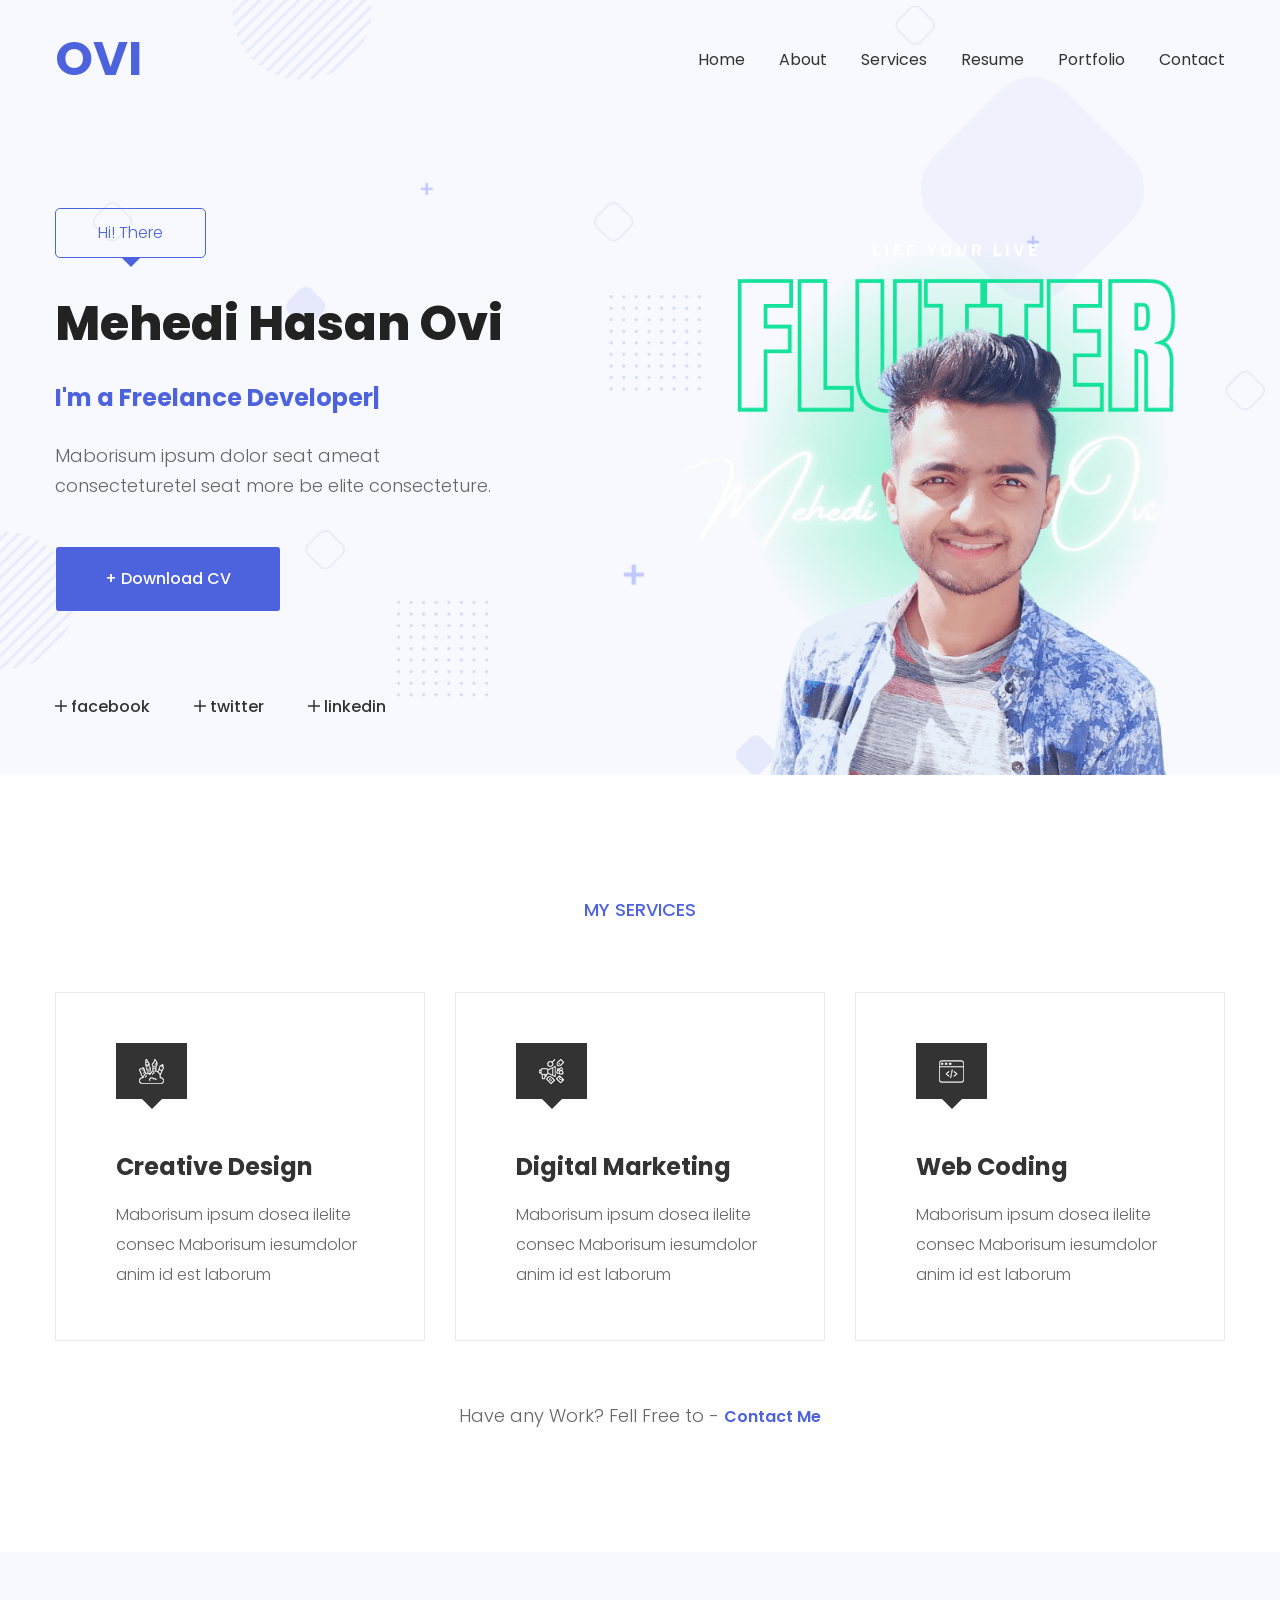
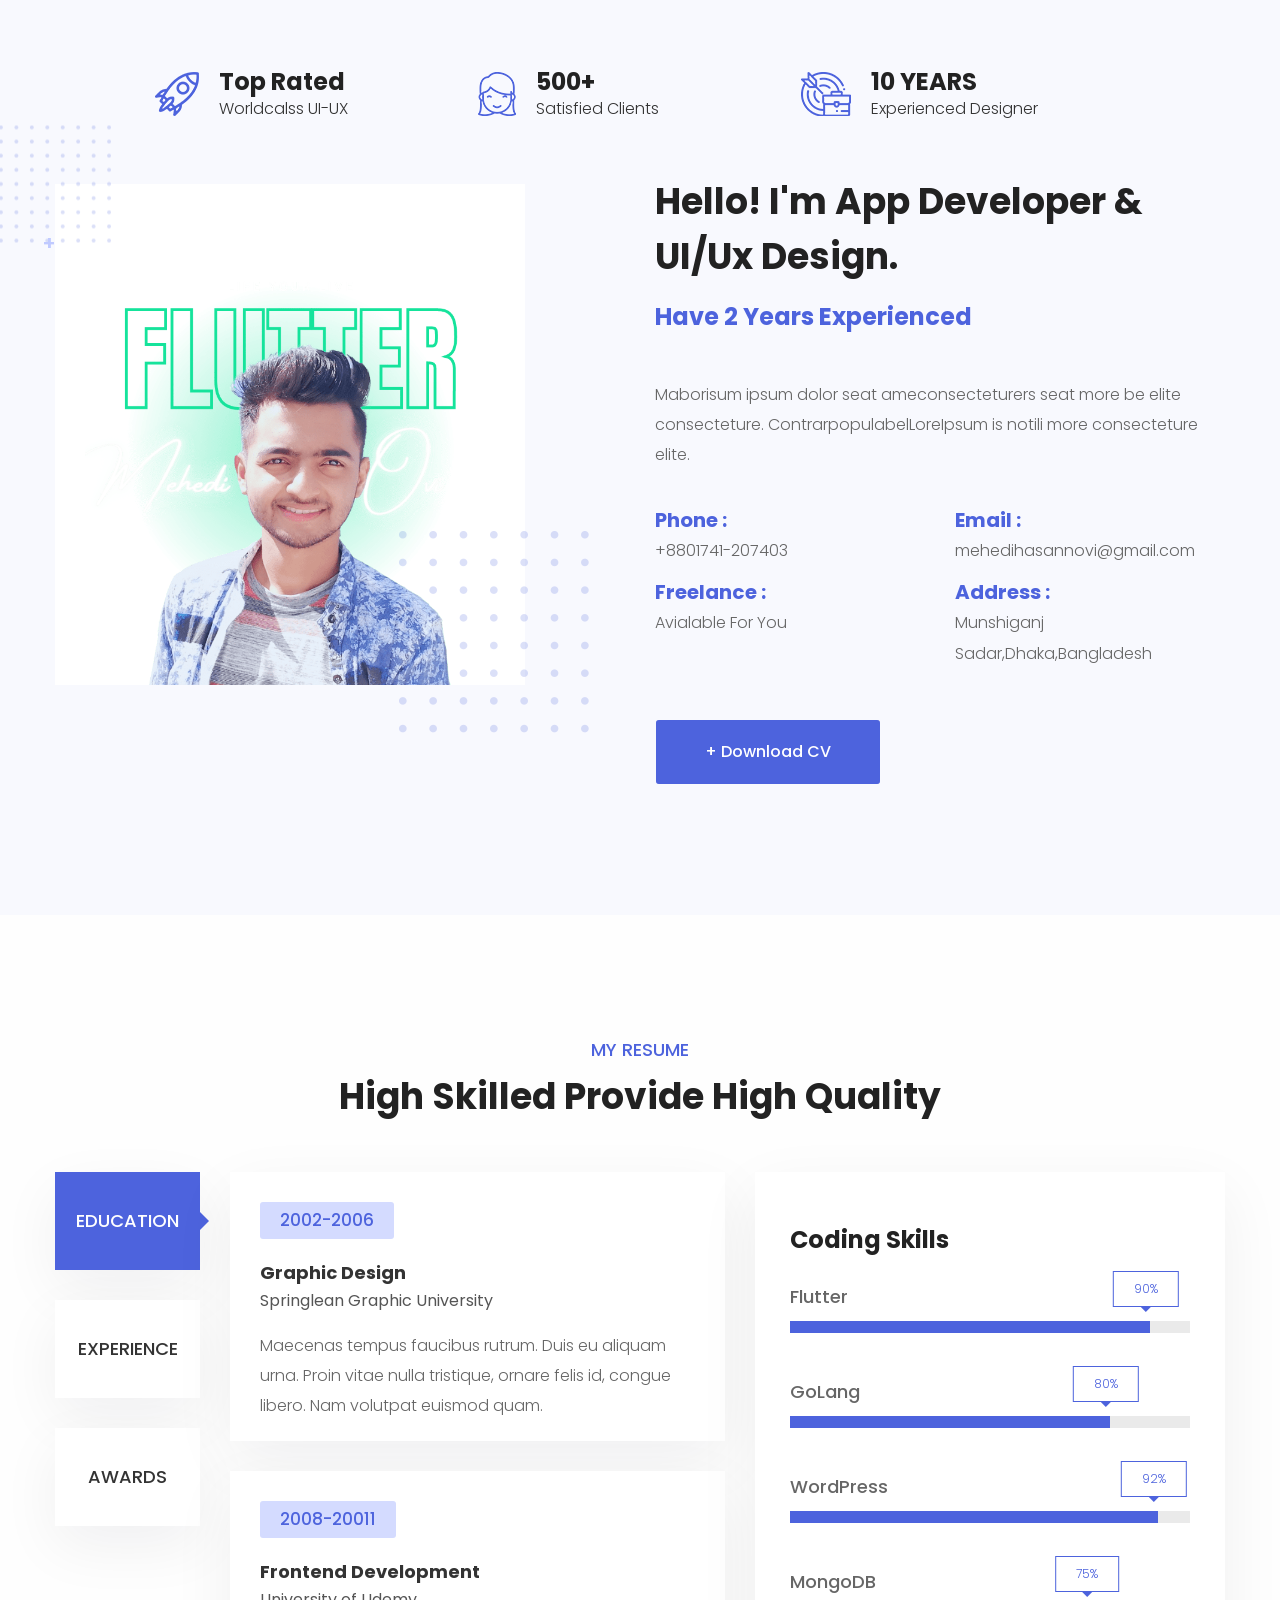
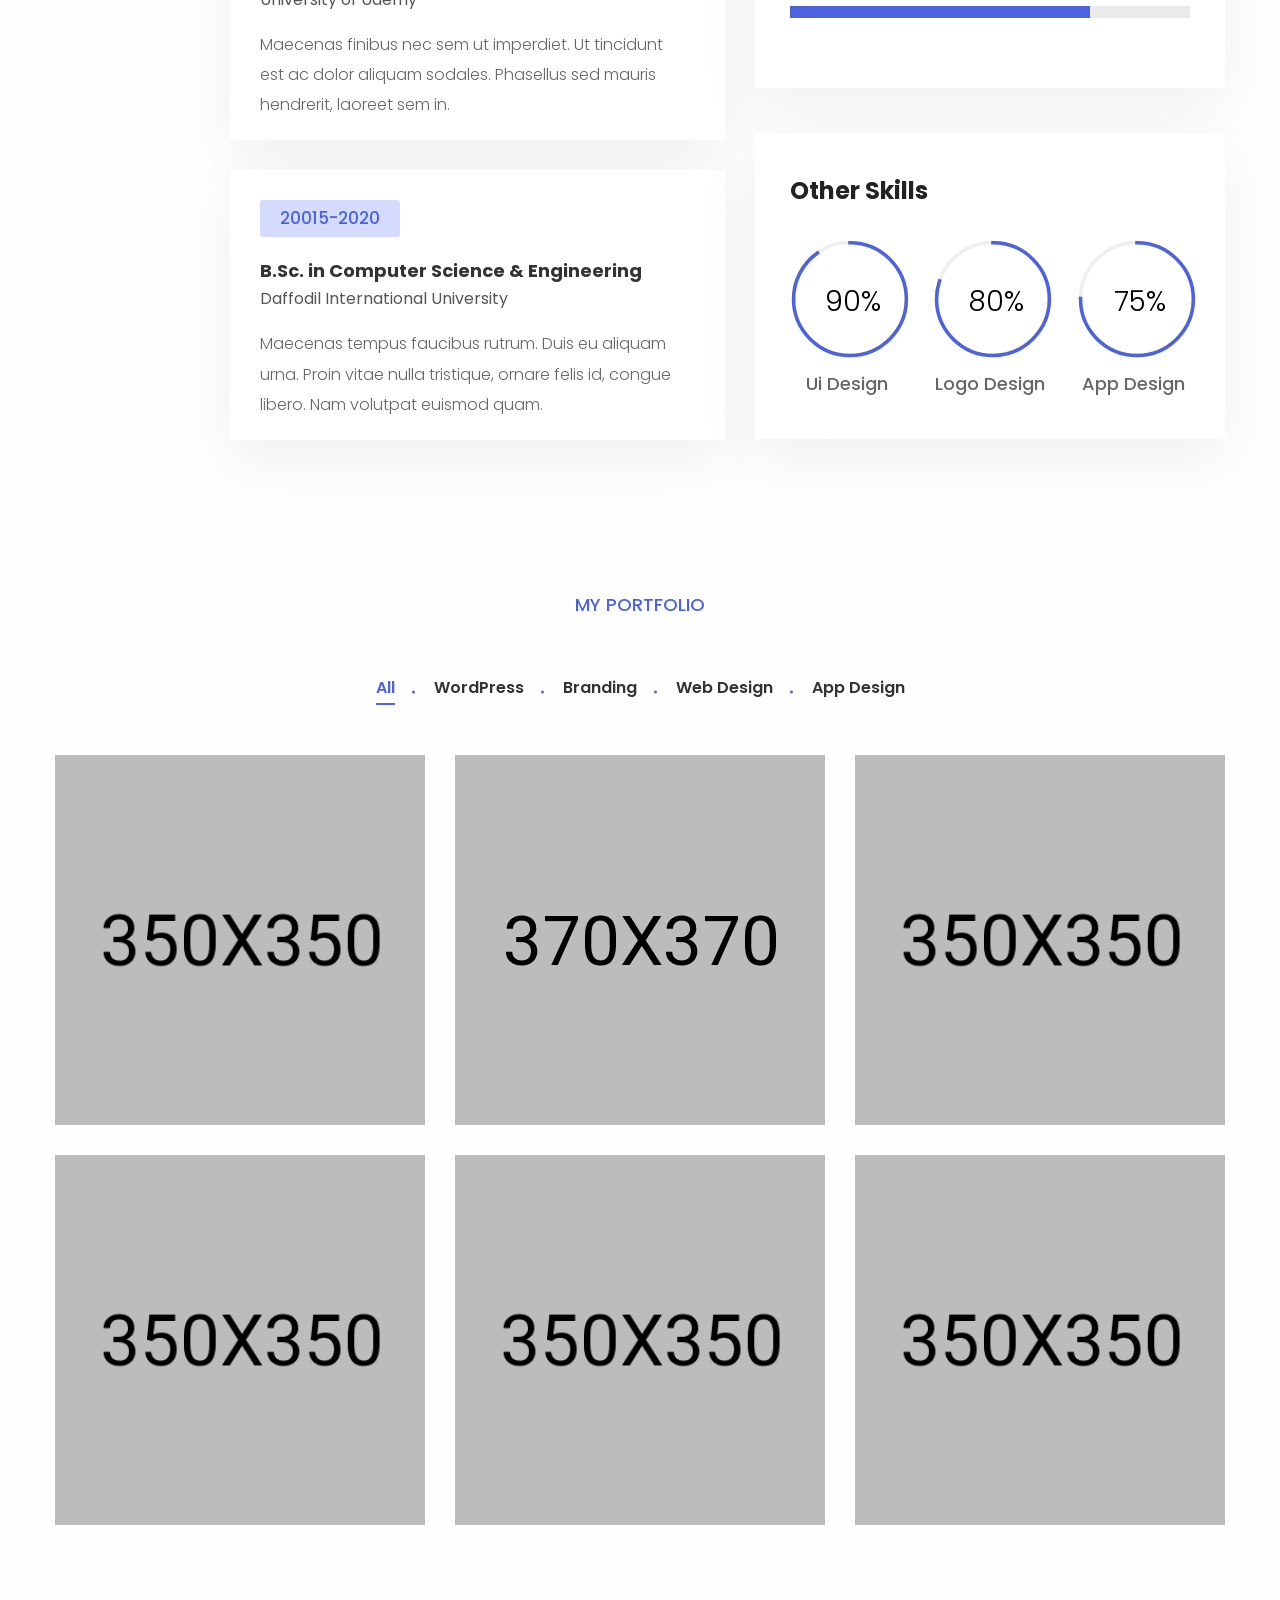
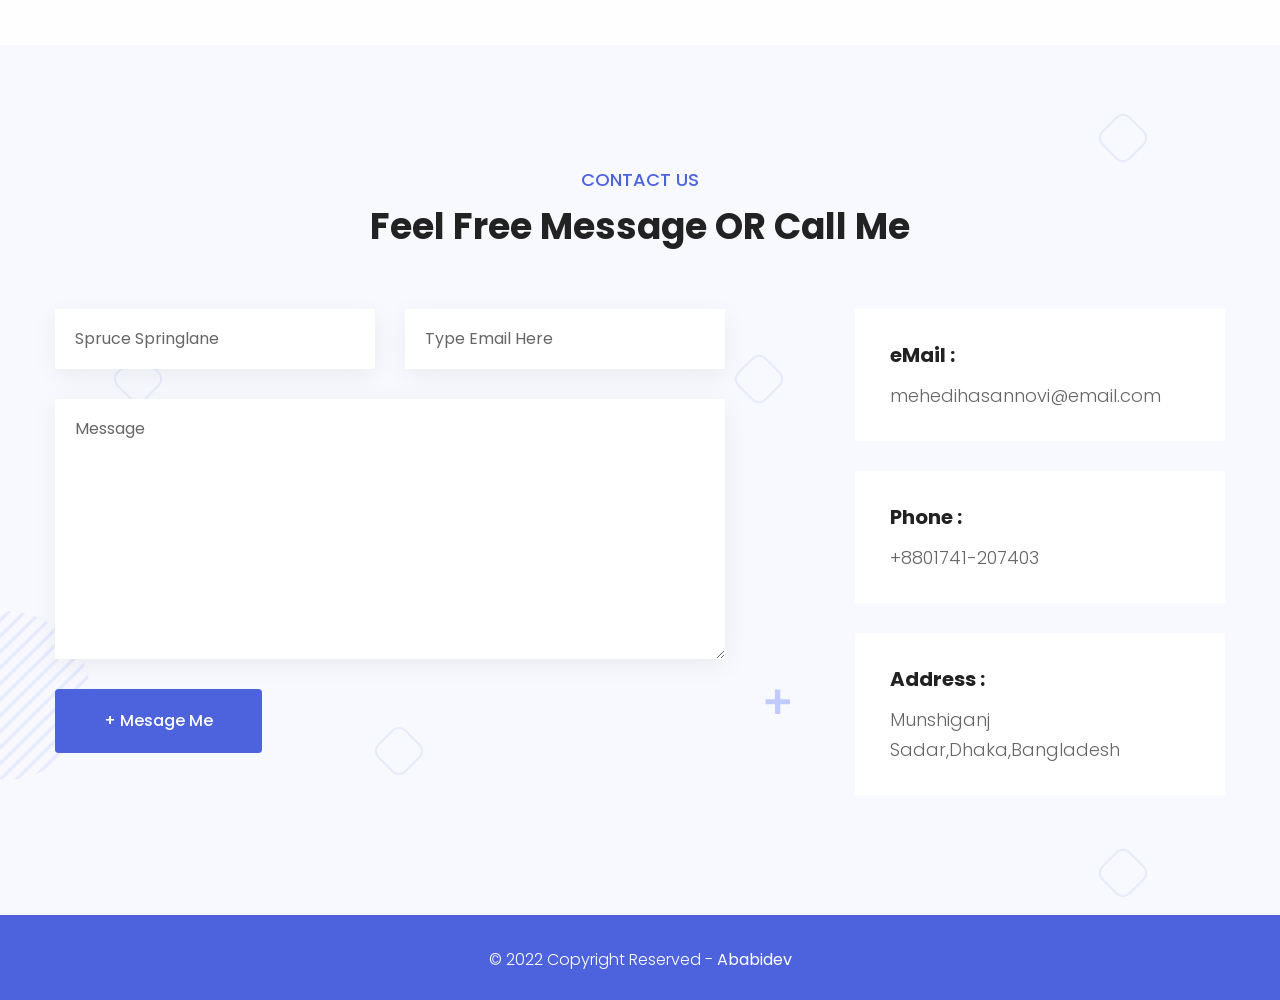
==== commit 7f33f0b3: "Update index.html" ====
--- a/index.html
+++ b/index.html
@@ -38,6 +38,8 @@
     <script src="https://oss.maxcdn.com/libs/html5shiv/3.7.0/html5shiv.js"></script>
     <script src="https://oss.maxcdn.com/libs/respond.js/1.4.2/respond.min.js"></script>
     <![endif]-->
+    <script async src="https://pagead2.googlesyndication.com/pagead/js/adsbygoogle.js?client=ca-pub-9157459088759156"
+     crossorigin="anonymous"></script>
 </head>
 
 <body>
@@ -747,4 +749,4 @@
     <script src="assets/js/active.js"></script>
 </body>
 
-</html>+</html>
